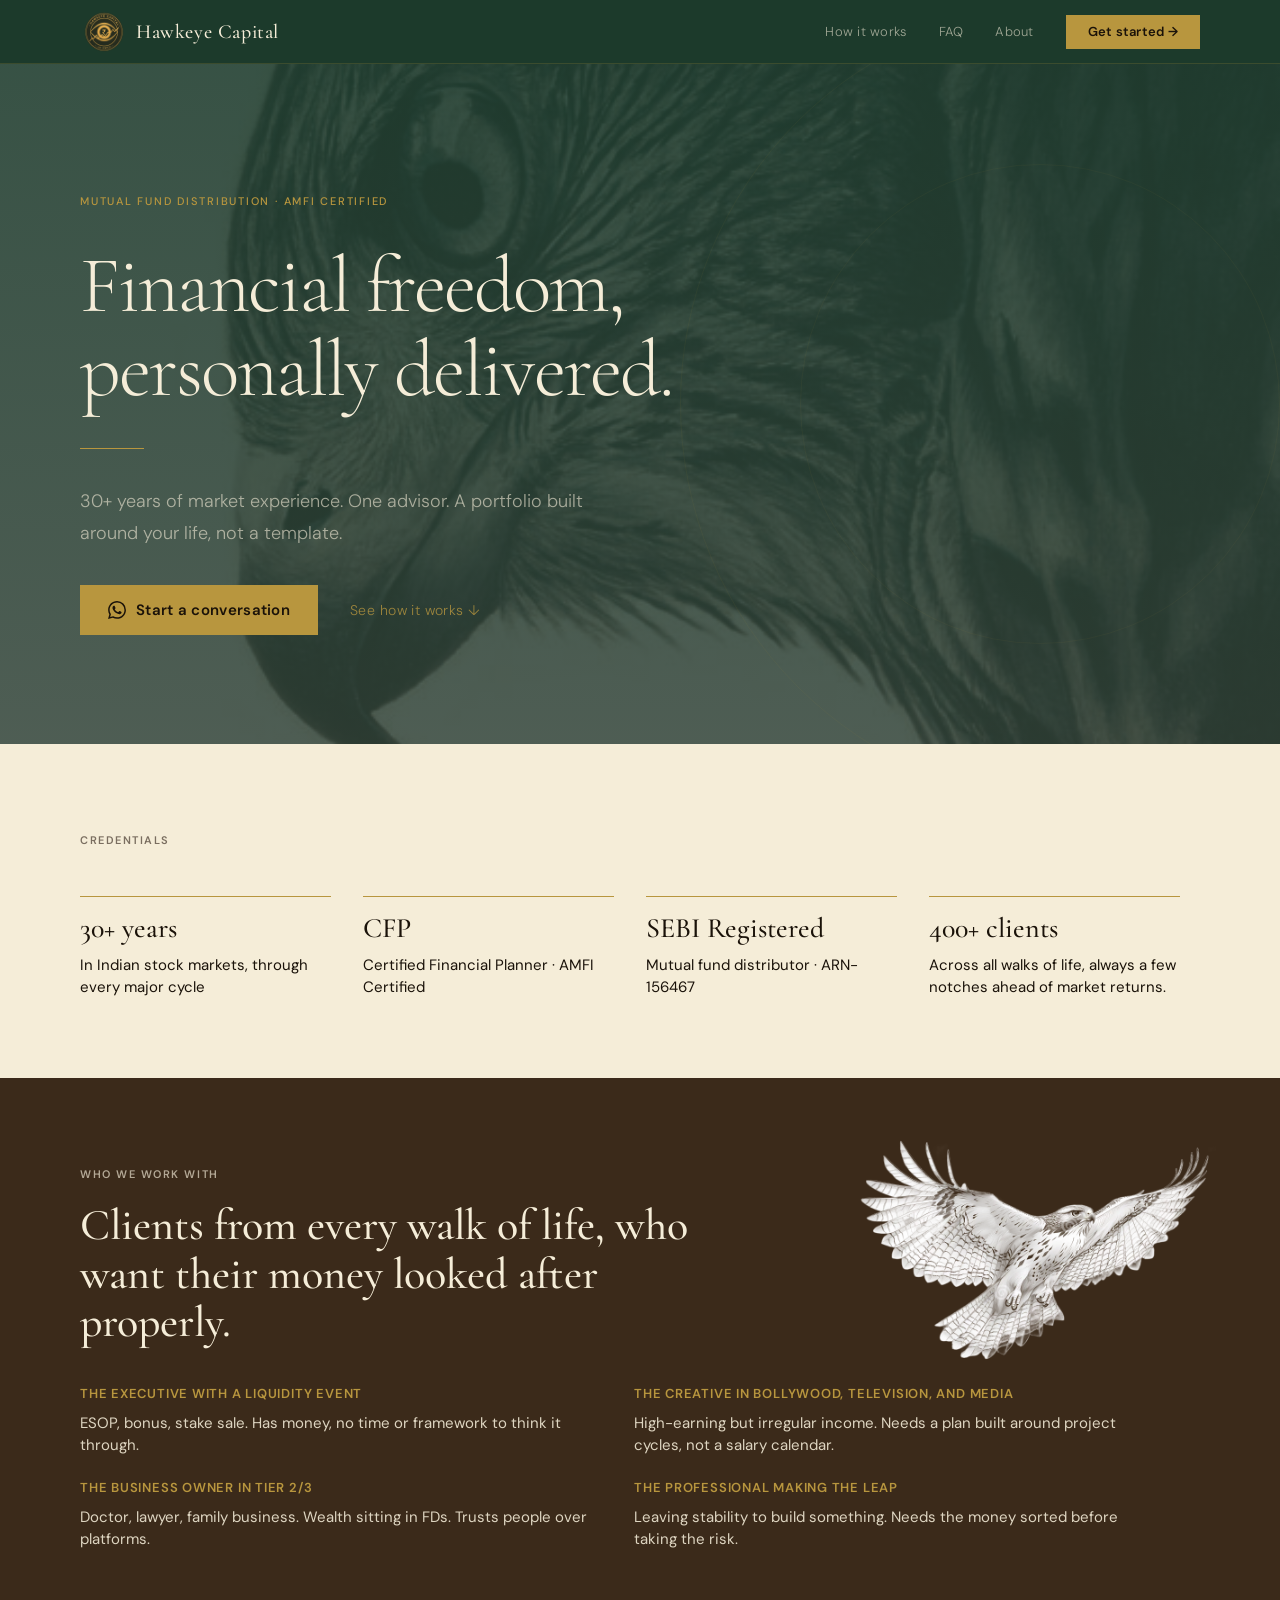
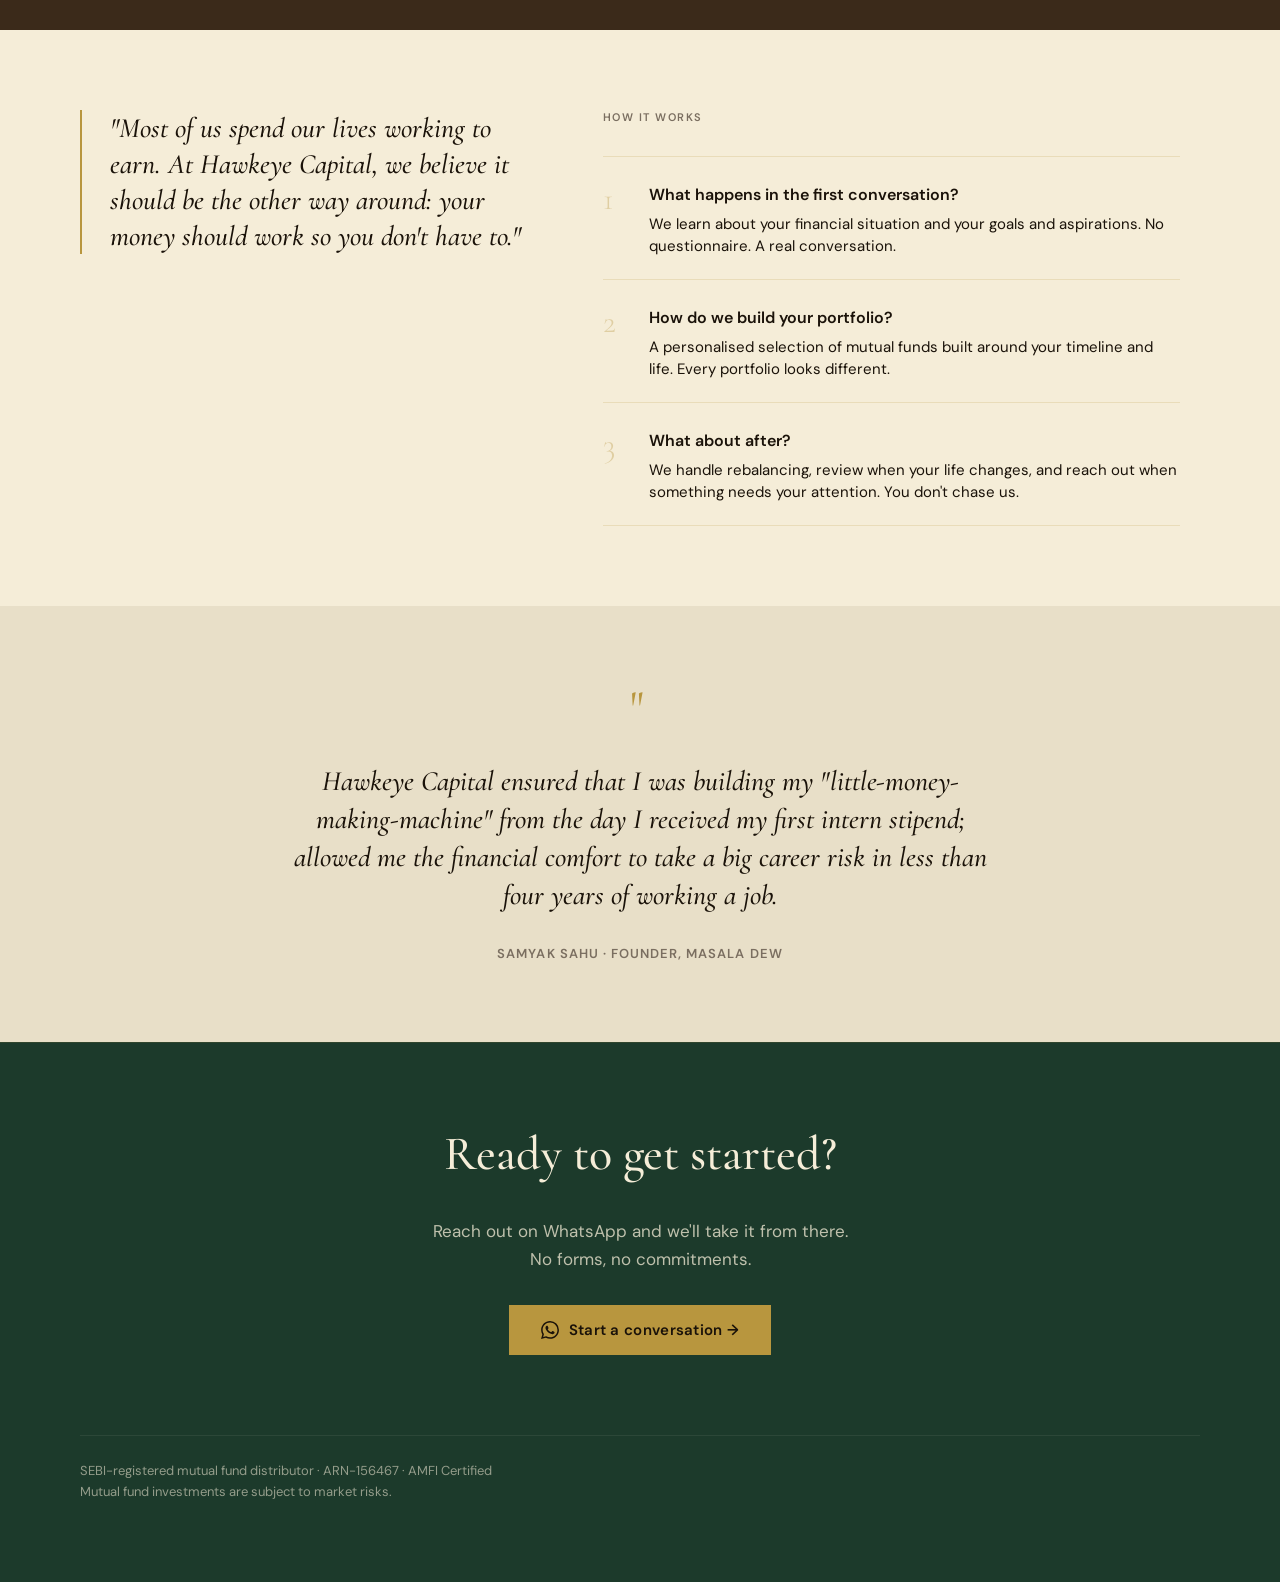
==== index.html @ 8ab6666f "mobile view fixes and new logo" ====
<!DOCTYPE html>
<html lang="en">
  <head>
    <meta charset="utf-8" />
    <meta name="viewport" content="width=device-width, initial-scale=1" />
    <title>Hawkeye Capital — Mutual Fund Distribution</title>
    <link rel="preconnect" href="https://fonts.googleapis.com" />
    <link rel="preconnect" href="https://fonts.gstatic.com" crossorigin />
    <link
      href="https://fonts.googleapis.com/css2?family=Cormorant+Garamond:ital,wght@0,300;0,500;1,500&family=DM+Sans:wght@300;400;500;600&display=swap"
      rel="stylesheet"
    />
    <link rel="stylesheet" href="/styles.css" />
  </head>
  <body>
    <a class="skip-link" href="#main">Skip to content</a>
    <div class="page">
      <!-- Desktop nav (Paper 29-0 · node 4L-0) -->
      <header class="nav" aria-label="Primary">
        <a class="brand" href="/">
          <img class="logo-img" src="/assets/logo.png" alt="Hawkeye Capital logo" />
          <span class="wordmark">Hawkeye Capital</span>
        </a>
        <nav class="nav-links" aria-label="Site">
          <a class="nav-link" href="#how-it-works">How it works</a>
          <a class="nav-link" href="/faq/">FAQ</a>
          <a class="nav-link" href="/about/">About</a>
          <a
            class="btn-gold btn-gold--nav"
            href="https://wa.me/919540134700"
            rel="noopener noreferrer"
            >Get started →</a
          >
        </nav>
      </header>

      <!-- Mobile nav (Paper 28-0 · node 79-0) -->
      <header class="nav--mobile" aria-label="Primary">
        <a class="brand" href="/">
          <img class="logo-img" src="/assets/logo.png" alt="Hawkeye Capital logo" />
          <span class="wordmark">Hawkeye Capital</span>
        </a>
        <div class="nav-mobile-right">
          <a
            class="btn-gold btn-gold--nav-m"
            href="https://wa.me/919540134700"
            rel="noopener noreferrer"
            >Get started →</a
          >
          <details class="nav-details">
            <summary aria-label="Open menu">
              <span class="burger-bar"></span>
              <span class="burger-bar"></span>
              <span class="burger-bar"></span>
            </summary>
            <div class="nav-drawer">
              <a href="#how-it-works">How it works</a>
              <a href="/faq/">FAQ</a>
              <a href="/about/">About</a>
            </div>
          </details>
        </div>
      </header>

      <main id="main">
        <!-- Hero -->
        <section class="hero" aria-labelledby="hero-title">
          <div class="hero-decor hero-decor--lg" aria-hidden="true"></div>
          <div class="hero-decor hero-decor--sm" aria-hidden="true"></div>
          <div class="hero-inner">
            <p class="hero-eyebrow">Mutual Fund Distribution · AMFI Certified</p>
            <h1 class="hero-title" id="hero-title">
              Financial freedom,<br />
              personally delivered.
            </h1>
            <div class="hero-rule" aria-hidden="true"></div>
            <p class="hero-lead desktop-only">
              30+ years of market experience. One advisor. A portfolio built around your life, not a
              template.
            </p>
            <p class="hero-lead mobile-only">
              30 years of market experience. One advisor. A portfolio built around your life, not a
              template.
            </p>
            <div class="hero-cta-row">
              <a
                class="btn-gold btn-gold--hero"
                href="https://wa.me/919540134700"
                rel="noopener noreferrer"
              >
                <svg
                  class="icon-wa"
                  width="18"
                  height="18"
                  viewBox="0 0 24 24"
                  fill="none"
                  xmlns="http://www.w3.org/2000/svg"
                  aria-hidden="true"
                >
                  <path
                    d="M17.472 14.382c-.297-.149-1.758-.867-2.03-.967-.273-.099-.471-.148-.67.15-.197.297-.767.966-.94 1.164-.173.199-.347.223-.644.075-.297-.15-1.255-.463-2.39-1.475-.883-.788-1.48-1.761-1.653-2.059-.173-.297-.018-.458.13-.606.134-.133.298-.347.446-.52.149-.174.198-.298.298-.497.099-.198.05-.371-.025-.52-.075-.149-.669-1.612-.916-2.207-.242-.579-.487-.5-.669-.51-.173-.008-.371-.01-.57-.01-.198 0-.52.074-.792.372-.272.297-1.04 1.016-1.04 2.479 0 1.462 1.065 2.875 1.213 3.074.149.198 2.096 3.2 5.077 4.487.709.306 1.262.489 1.694.625.712.227 1.36.195 1.871.118.571-.085 1.758-.719 2.006-1.413.248-.694.248-1.289.173-1.413-.074-.124-.272-.198-.57-.347m-5.421 7.403h-.004a9.87 9.87 0 01-5.031-1.378l-.361-.214-3.741.982.998-3.648-.235-.374a9.86 9.86 0 01-1.51-5.26c.001-5.45 4.436-9.884 9.888-9.884 2.64 0 5.122 1.03 6.988 2.898a9.825 9.825 0 012.893 6.994c-.003 5.45-4.437 9.884-9.885 9.884m8.413-18.297A11.815 11.815 0 0012.05 0C5.495 0 .16 5.335.157 11.892c0 2.096.547 4.142 1.588 5.945L.057 24l6.305-1.654a11.882 11.882 0 005.683 1.448h.005c6.554 0 11.89-5.335 11.893-11.893a11.821 11.821 0 00-3.48-8.413z"
                    fill="#1A1209"
                  />
                </svg>
                Start a conversation
              </a>
              <a class="hero-secondary" href="#how-it-works">See how it works ↓</a>
            </div>
          </div>
        </section>

        <!-- Credentials -->
        <section class="credentials" id="credentials" aria-labelledby="cred-heading">
          <div class="credentials-label-row">
            <h2 class="section-label" id="cred-heading">Credentials</h2>
          </div>
          <div class="credentials-grid">
            <article class="tile">
              <div class="tile-kicker">30+ years</div>
              <p class="tile-body">
                In Indian stock markets, through every major cycle
              </p>
            </article>
            <article class="tile">
              <div class="tile-kicker">CFP</div>
              <p class="tile-body desktop-only">Certified Financial Planner · AMFI Certified</p>
              <p class="tile-body mobile-only">Certified Financial Planner · AMFI</p>
            </article>
            <article class="tile">
              <div class="tile-kicker desktop-only">SEBI Registered</div>
              <div class="tile-kicker mobile-only">SEBI</div>
              <p class="tile-body desktop-only">Mutual fund distributor · ARN-156467</p>
              <p class="tile-body mobile-only">ARN-156467 · mutual fund distributor</p>
            </article>
            <article class="tile">
              <div class="tile-kicker">400+ clients</div>
              <p class="tile-body desktop-only">
                Across all walks of life, always a few notches ahead of market returns.
              </p>
              <p class="tile-body mobile-only">
                Across all walks of life, ahead of market returns.
              </p>
            </article>
          </div>
        </section>

        <!-- Who we work with -->
        <section class="who" id="who-we-work-with" aria-labelledby="who-heading">
          <div class="hawk" aria-hidden="true"></div>
          <h2 class="section-label section-label--muted-light who-label" id="who-heading">
            Who we work with
          </h2>
          <p class="who-headline">
            Clients from every walk of life, who want their money looked after properly.
          </p>
          <div class="who-grid">
            <article class="who-card">
              <p class="who-card-title">The executive with a liquidity event</p>
              <p class="who-card-body desktop-only">
                ESOP, bonus, stake sale. Has money, no time or framework to think it through.
              </p>
              <p class="who-card-body mobile-only">ESOP, bonus, stake sale. No time or framework.</p>
            </article>
            <article class="who-card">
              <p class="who-card-title desktop-only">The creative in Bollywood, television, and media</p>
              <p class="who-card-title mobile-only">The creative in film &amp; media</p>
              <p class="who-card-body desktop-only">
                High-earning but irregular income. Needs a plan built around project cycles, not a
                salary calendar.
              </p>
              <p class="who-card-body mobile-only">Irregular income. Plan around project cycles.</p>
            </article>
            <article class="who-card">
              <p class="who-card-title desktop-only">The business owner in Tier 2/3</p>
              <p class="who-card-title mobile-only">Tier 2/3 business owner</p>
              <p class="who-card-body desktop-only">
                Doctor, lawyer, family business. Wealth sitting in FDs. Trusts people over platforms.
              </p>
              <p class="who-card-body mobile-only">FD-heavy wealth. Trusts people over platforms.</p>
            </article>
            <article class="who-card">
              <p class="who-card-title desktop-only">The professional making the leap</p>
              <p class="who-card-title mobile-only">Making the leap</p>
              <p class="who-card-body desktop-only">
                Leaving stability to build something. Needs the money sorted before taking the risk.
              </p>
              <p class="who-card-body mobile-only">Leaving stability. Money sorted before the risk.</p>
            </article>
          </div>
        </section>

        <!-- Philosophy + How it works -->
        <section class="philo">
          <div class="philo-inner">
            <div class="philo-quote" id="philosophy">
              <p>
                "Most of us spend our lives working to earn. At Hawkeye Capital, we believe it should be the other way
                around: your money should work so you don't have to."
              </p>
            </div>
            <div class="how" id="how-it-works" aria-labelledby="how-heading">
              <h2 class="section-label" id="how-heading">How it works</h2>
              <div class="how-list">
                <div class="how-row">
                  <span class="how-num">1</span>
                  <div class="how-copy">
                    <div class="how-q">What happens in the first conversation?</div>
                    <p class="how-a">
                      We learn about your financial situation and your goals and aspirations. No
                      questionnaire. A real conversation.
                    </p>
                  </div>
                </div>
                <div class="how-row">
                  <span class="how-num">2</span>
                  <div class="how-copy">
                    <div class="how-q">How do we build your portfolio?</div>
                    <p class="how-a">
                      A personalised selection of mutual funds built around your timeline and life.
                      Every portfolio looks different.
                    </p>
                  </div>
                </div>
                <div class="how-row">
                  <span class="how-num">3</span>
                  <div class="how-copy">
                    <div class="how-q">What about after?</div>
                    <p class="how-a">
                      We handle rebalancing, review when your life changes, and reach out when
                      something needs your attention. You don&apos;t chase us.
                    </p>
                  </div>
                </div>
              </div>
            </div>
          </div>
        </section>

        <!-- Testimonial -->
        <section class="quote-section" id="testimonials" aria-labelledby="quote-label">
          <span id="quote-label" class="visually-hidden">Client testimonial</span>
          <span class="quote-mark quote-mark--d" aria-hidden="true">"</span>
          <span class="quote-mark quote-mark--m" aria-hidden="true">"</span>
          <blockquote class="quote-body">
            Hawkeye Capital ensured that I was building my "little-money-making-machine" from the day I received my
            first intern stipend; allowed me the financial comfort to take a big career risk in less than four years of
            working a job.
          </blockquote>
          <p class="quote-by">SAMYAK SAHU · Founder, masala dew</p>
        </section>

        <!-- CTA -->
        <section class="cta" id="cta" aria-labelledby="cta-heading">
          <h2 class="cta-title" id="cta-heading">Ready to get started?</h2>
          <p class="cta-lead">
            Reach out on WhatsApp and we&apos;ll take it from there. No forms, no commitments.
          </p>
          <a
            class="btn-gold btn-gold--footer"
            href="https://wa.me/919540134700"
            rel="noopener noreferrer"
          >
            <svg
              class="icon-wa"
              width="18"
              height="18"
              viewBox="0 0 24 24"
              fill="none"
              xmlns="http://www.w3.org/2000/svg"
              aria-hidden="true"
            >
              <path
                d="M17.472 14.382c-.297-.149-1.758-.867-2.03-.967-.273-.099-.471-.148-.67.15-.197.297-.767.966-.94 1.164-.173.199-.347.223-.644.075-.297-.15-1.255-.463-2.39-1.475-.883-.788-1.48-1.761-1.653-2.059-.173-.297-.018-.458.13-.606.134-.133.298-.347.446-.52.149-.174.198-.298.298-.497.099-.198.05-.371-.025-.52-.075-.149-.669-1.612-.916-2.207-.242-.579-.487-.5-.669-.51-.173-.008-.371-.01-.57-.01-.198 0-.52.074-.792.372-.272.297-1.04 1.016-1.04 2.479 0 1.462 1.065 2.875 1.213 3.074.149.198 2.096 3.2 5.077 4.487.709.306 1.262.489 1.694.625.712.227 1.36.195 1.871.118.571-.085 1.758-.719 2.006-1.413.248-.694.248-1.289.173-1.413-.074-.124-.272-.198-.57-.347m-5.421 7.403h-.004a9.87 9.87 0 01-5.031-1.378l-.361-.214-3.741.982.998-3.648-.235-.374a9.86 9.86 0 01-1.51-5.26c.001-5.45 4.436-9.884 9.888-9.884 2.64 0 5.122 1.03 6.988 2.898a9.825 9.825 0 012.893 6.994c-.003 5.45-4.437 9.884-9.885 9.884m8.413-18.297A11.815 11.815 0 0012.05 0C5.495 0 .16 5.335.157 11.892c0 2.096.547 4.142 1.588 5.945L.057 24l6.305-1.654a11.882 11.882 0 005.683 1.448h.005c6.554 0 11.89-5.335 11.893-11.893a11.821 11.821 0 00-3.48-8.413z"
                fill="#1A1209"
              />
            </svg>
            Start a conversation →
          </a>
          <div class="cta-foot">
            <p class="cta-disclaimer">
              SEBI-registered mutual fund distributor · ARN-156467 · AMFI Certified<br />
              Mutual fund investments are subject to market risks.
            </p>
          </div>
        </section>
      </main>
    </div>
  </body>
</html>
---- styles.css ----
/* Hawkeye Capital landing — Paper hawkeyecapital.in · Desktop 29-0 / Mobile 28-0 */

:root {
  --cream: #f5edd8;
  --cream-dark: #e8dfc8;
  --forest: #1c3a2b;
  --brown: #3b2a1a;
  --gold: #b8963e;
  --ink: #1a1209;
  --muted: #7a6e60;
  --font-display: "Cormorant Garamond", serif;
  --font-sans: "DM Sans", system-ui, sans-serif;
  --page-max: 1440px;
  --content: 1100px;
  --pad-d: 80px;
  --pad-m: 24px;
}

*,
*::before,
*::after {
  box-sizing: border-box;
}

html {
  margin: 0;
  padding: 0;
  scroll-behavior: smooth;
}

@media (prefers-reduced-motion: reduce) {
  html {
    scroll-behavior: auto;
  }
}

body {
  margin: 0;
  padding: 0;
  min-height: 100%;
  background: var(--cream);
  color: var(--ink);
  font-family: var(--font-sans);
  font-size: 12px;
  line-height: 16px;
  -webkit-font-smoothing: antialiased;
  -moz-osx-font-smoothing: grayscale;
}

a {
  color: inherit;
  text-decoration: none;
}

a:hover {
  text-decoration: underline;
  text-underline-offset: 3px;
}

.page {
  width: 100%;
  min-height: 100vh;
  display: flex;
  flex-direction: column;
  background: var(--cream);
}

/* Full-bleed layout: Paper artboard is 1440px but nav/hero backgrounds span the viewport */
main {
  margin: 0;
  width: 100%;
  flex: 1;
  display: flex;
  flex-direction: column;
}

.skip-link {
  position: absolute;
  left: -9999px;
  top: 8px;
  z-index: 100;
  padding: 8px 16px;
  background: var(--forest);
  color: var(--cream);
  border-radius: 4px;
}

.skip-link:focus {
  left: 16px;
}

/* Nav */

.nav {
  display: none;
  align-items: center;
  justify-content: space-between;
  width: 100%;
  height: 64px;
  padding: 0 var(--pad-d);
  background: var(--forest);
  border-bottom: 1px solid rgba(184, 150, 62, 0.2);
}

.nav--mobile {
  display: flex;
  width: 100%;
  height: 60px;
  padding: 0 var(--pad-m) 0 20px;
  background: var(--forest);
  border-bottom: 1px solid rgba(184, 150, 62, 0.2);
  align-items: center;
  justify-content: space-between;
}

a.brand {
  display: flex;
  align-items: center;
  gap: 8px;
  text-decoration: none;
}

a.brand:hover {
  text-decoration: none;
}

.nav--mobile .brand {
  gap: 6px;
  padding-right: 12px;
}

.nav--mobile .logo-img {
  width: 40px;
  height: 40px;
}

.nav-mobile-right {
  display: flex;
  flex-direction: row;
  align-items: center;
  gap: 10px;
  flex-shrink: 0;
}

.logo-img {
  width: 48px;
  height: 48px;
  flex-shrink: 0;
  object-fit: cover;
}

.wordmark {
  font-family: var(--font-display);
  font-weight: 500;
  letter-spacing: 0.03em;
  color: var(--cream);
  white-space: nowrap;
  font-size: 20px;
  line-height: 24px;
}

.nav--mobile .wordmark {
  font-size: 16px;
  line-height: 19px;
}

.nav-links {
  display: flex;
  align-items: center;
  gap: 32px;
}

.nav-link {
  font-size: 13px;
  font-weight: 300;
  letter-spacing: 0.02em;
  line-height: 16px;
  color: rgba(245, 237, 216, 0.6);
}

.nav-link:hover {
  color: var(--cream);
}

.nav-details summary {
  list-style: none;
  cursor: pointer;
  display: flex;
  flex-direction: column;
  gap: 5px;
  padding: 4px;
}

.nav-details summary::-webkit-details-marker {
  display: none;
}

.burger-bar {
  height: 1.5px;
  background: var(--cream);
  border-radius: 1px;
}

.burger-bar:nth-child(1),
.burger-bar:nth-child(2) {
  width: 22px;
}

.burger-bar:nth-child(3) {
  width: 14px;
}

.nav-drawer {
  position: absolute;
  right: 0;
  top: calc(100% + 12px);
  min-width: 200px;
  padding: 16px;
  background: var(--forest);
  border: 1px solid rgba(184, 150, 62, 0.2);
  border-radius: 8px;
  display: flex;
  flex-direction: column;
  gap: 12px;
  z-index: 50;
  box-shadow: 0 12px 40px rgba(0, 0, 0, 0.25);
}

.nav-drawer a {
  font-size: 13px;
  font-weight: 300;
  color: rgba(245, 237, 216, 0.85);
}

.nav-details {
  position: relative;
}

.btn-gold {
  display: inline-flex;
  align-items: center;
  justify-content: center;
  gap: 10px;
  background: var(--gold);
  color: var(--ink);
  font-size: 13px;
  font-weight: 600;
  letter-spacing: 0.02em;
  line-height: 16px;
  border: none;
  cursor: pointer;
  text-decoration: none;
}

.btn-gold:hover {
  filter: brightness(1.03);
  text-decoration: none;
}

.btn-gold--nav {
  padding: 9px 22px;
}

.btn-gold--nav-m {
  padding: 8px 18px;
}

.btn-gold--hero {
  padding: 16px 28px;
  font-size: 15px;
  line-height: 18px;
}

.btn-gold--footer {
  padding: 16px 32px;
  font-size: 15px;
  line-height: 18px;
}

.icon-wa {
  flex-shrink: 0;
}

/* Hero */

.hero {
  position: relative;
  width: 100%;
  min-height: 680px;
  padding: 120px var(--pad-d) 100px;
  display: flex;
  flex-direction: column;
  justify-content: center;
  overflow: clip;
  background-color: #2a3d2f;
  background-image: linear-gradient(
      180deg,
      rgba(28, 58, 43, 0.88) 0%,
      rgba(40, 58, 46, 0.82) 100%
    ),
    url("assets/hero-bg.png");
  background-size: cover, cover;
  background-position: center, center;
}

.hero-decor {
  position: absolute;
  border: 1px solid rgba(184, 150, 62, 0.06);
  border-radius: 50%;
  pointer-events: none;
}

.hero-decor--lg {
  width: 800px;
  height: 800px;
  right: -200px;
  top: 50%;
  transform: translateY(-50%);
}

.hero-decor--sm {
  width: 480px;
  height: 480px;
  right: 0;
  top: 50%;
  transform: translateY(-50%);
  border-color: rgba(184, 150, 62, 0.05);
}

.hero-inner {
  position: relative;
  z-index: 1;
  max-width: var(--content);
  display: flex;
  flex-direction: column;
  gap: 36px;
}

.hero-eyebrow {
  margin: 0;
  font-size: 11px;
  font-weight: 500;
  letter-spacing: 0.16em;
  line-height: 14px;
  text-transform: uppercase;
  color: var(--gold);
}

.hero-title {
  margin: 0;
  font-family: var(--font-display);
  font-size: 80px;
  font-weight: 300;
  letter-spacing: -0.025em;
  line-height: 1.05;
  color: var(--cream);
}

.hero-rule {
  width: 64px;
  height: 1px;
  background: var(--gold);
}

.hero-lead {
  margin: 0;
  max-width: 520px;
  font-size: 18px;
  font-weight: 300;
  line-height: 32px;
  color: rgba(245, 237, 216, 0.6);
}

.hero-cta-row {
  display: flex;
  align-items: center;
  gap: 32px;
}

.hero-secondary {
  font-size: 14px;
  font-weight: 300;
  letter-spacing: 0.03em;
  line-height: 18px;
  color: rgba(184, 150, 62, 0.8);
}

.hero-secondary:hover {
  color: var(--gold);
  text-decoration: none;
}

.section-label {
  font-size: 11px;
  font-weight: 600;
  letter-spacing: 0.14em;
  line-height: 14px;
  text-transform: uppercase;
  color: var(--muted);
}

.section-label--muted-light {
  color: rgba(245, 237, 216, 0.65);
}

/* Credentials */

.credentials {
  width: 100%;
  padding: 80px var(--pad-d);
  display: flex;
  flex-direction: column;
  gap: 40px;
}

.credentials-label-row {
  max-width: 1280px;
}

.credentials-grid {
  display: flex;
  gap: 32px;
  max-width: var(--content);
}

.tile {
  flex: 1;
  border-top: 1px solid var(--gold);
  padding-top: 16px;
  display: flex;
  flex-direction: column;
  gap: 10px;
}

.tile-kicker {
  font-family: var(--font-display);
  font-size: 28px;
  font-weight: 500;
  line-height: 1.1;
  color: var(--ink);
}

.tile-body {
  margin: 0;
  font-size: 15px;
  line-height: 22px;
  color: var(--ink);
}

/* Who we work with */

.who {
  position: relative;
  width: 100%;
  padding: 80px var(--pad-d);
  background: var(--brown);
  overflow: clip;
}

.who-label {
  margin-bottom: 20px;
}

.who-headline {
  margin: 0 0 40px;
  max-width: 640px;
  font-family: var(--font-display);
  font-size: 44px;
  font-weight: 500;
  line-height: 1.1;
  color: var(--cream);
}

.who-grid {
  display: flex;
  flex-wrap: wrap;
  gap: 24px;
  max-width: var(--content);
  position: relative;
  z-index: 1;
}

.who-card {
  width: 530px;
  display: flex;
  flex-direction: column;
  gap: 10px;
}

.who-card-title {
  margin: 0;
  font-size: 13px;
  font-weight: 600;
  letter-spacing: 0.06em;
  line-height: 16px;
  text-transform: uppercase;
  color: var(--gold);
}

.who-card-body {
  margin: 0;
  font-size: 15px;
  line-height: 22px;
  color: rgba(245, 237, 216, 0.88);
}

.hawk {
  position: absolute;
  right: 64px;
  top: 56px;
  width: 360px;
  height: 260px;
  border-radius: 4px;
  background: url("assets/hawk-bird.png") center / cover no-repeat;
  mix-blend-mode: screen;
  pointer-events: none;
}

/* Philosophy + How it works */

.philo {
  width: 100%;
  padding: 80px var(--pad-d);
  background: var(--cream);
}

.philo-inner {
  display: flex;
  gap: 80px;
  max-width: var(--content);
  align-items: flex-start;
}

.philo-quote {
  flex: 5;
  min-width: 0;
  border-left: 2px solid var(--gold);
  padding-left: 28px;
}

.philo-quote p {
  margin: 0;
  max-width: 413px;
  font-family: var(--font-display);
  font-size: 28px;
  font-style: italic;
  font-weight: 500;
  line-height: 36px;
  color: var(--ink);
}

.how {
  flex: 7;
  min-width: 0;
  display: flex;
  flex-direction: column;
  gap: 32px;
}

.how .section-label {
  margin: 0;
}

.how-list {
  display: flex;
  flex-direction: column;
}

.how-row {
  display: flex;
  gap: 18px;
  padding: 22px 0;
  border-top: 1px solid rgba(184, 150, 62, 0.2);
}

.how-row:last-child {
  border-bottom: 1px solid rgba(184, 150, 62, 0.2);
}

.how-num {
  flex-shrink: 0;
  width: 28px;
  font-family: var(--font-display);
  font-size: 32px;
  font-weight: 300;
  line-height: 1;
  color: rgba(184, 150, 62, 0.35);
  padding-top: 4px;
}

.how-copy {
  display: flex;
  flex-direction: column;
  gap: 6px;
  padding-top: 4px;
  max-width: 532px;
}

.how-q {
  margin: 0;
  font-size: 16px;
  font-weight: 600;
  line-height: 24px;
  color: var(--ink);
}

.how-a {
  margin: 0;
  font-size: 15px;
  line-height: 22px;
  color: var(--ink);
}

/* Testimonial */

.quote-section {
  width: 100%;
  display: flex;
  flex-direction: column;
  align-items: center;
  gap: 32px;
  padding: 80px var(--pad-d);
  background: var(--cream-dark);
}

.quote-mark {
  font-family: var(--font-display);
  font-size: 48px;
  line-height: 44px;
  color: var(--gold);
  width: 21px;
}

.quote-body {
  margin: 0;
  max-width: 700px;
  font-family: var(--font-display);
  font-size: 28px;
  font-style: italic;
  font-weight: 500;
  line-height: 38px;
  text-align: center;
  color: var(--ink);
}

.quote-by {
  margin: 0;
  max-width: 354px;
  font-size: 13px;
  font-weight: 600;
  letter-spacing: 0.08em;
  line-height: 16px;
  text-transform: uppercase;
  text-align: center;
  color: var(--muted);
}

/* CTA */

.cta {
  width: 100%;
  display: flex;
  flex-direction: column;
  align-items: center;
  gap: 32px;
  padding: 80px var(--pad-d);
  background: var(--forest);
  border-top: 1px solid rgba(184, 150, 62, 0.12);
}

.cta-title {
  margin: 0;
  max-width: 439px;
  font-family: var(--font-display);
  font-size: 48px;
  font-weight: 500;
  line-height: 62px;
  text-align: center;
  color: var(--cream);
}

.cta-lead {
  margin: 0;
  max-width: 420px;
  font-size: 17px;
  line-height: 28px;
  text-align: center;
  color: rgba(245, 237, 216, 0.75);
}

.cta-foot {
  width: 100%;
  margin-top: 48px;
  padding-top: 24px;
  border-top: 1px solid rgba(245, 237, 216, 0.07);
}

.cta-disclaimer {
  margin: 0 auto;
  max-width: 1280px;
  font-size: 13px;
  line-height: 21px;
  color: rgba(245, 237, 216, 0.55);
}

.visually-hidden {
  position: absolute;
  width: 1px;
  height: 1px;
  padding: 0;
  margin: -1px;
  overflow: hidden;
  clip: rect(0, 0, 0, 0);
  white-space: nowrap;
  border: 0;
}

/* Desktop / mobile visibility */

.desktop-only {
  display: block;
}

.mobile-only {
  display: none;
}

@media (min-width: 1100px) {
  .nav {
    display: flex;
  }

  .nav--mobile {
    display: none;
  }

  .desktop-only {
    display: block;
  }

  .mobile-only {
    display: none;
  }

  .quote-mark--m {
    display: none;
  }

  .quote-mark--d {
    display: block;
  }
}

@media (max-width: 1099px) {
  .nav {
    display: none;
  }

  .nav--mobile {
    display: flex;
  }

  .desktop-only {
    display: none;
  }

  .mobile-only {
    display: block;
  }

  .hawk {
    display: none;
  }

  .hero {
    min-height: 0;
    padding: 56px var(--pad-m) 64px;
    gap: 28px;
    background-image: linear-gradient(
        180deg,
        rgb(28, 58, 43) 0%,
        rgb(40, 58, 46) 100%
      ),
      url("assets/hero-bg-mobile.png");
  }

  /* Paper 28-0 / SE-0: hero is gradient + image only — no separate ring layers (cf. desktop 4U-0) */
  .hero-decor--lg,
  .hero-decor--sm {
    display: none;
  }

  .hero-inner {
    gap: 28px;
    width: 100%;
    max-width: 342px;
  }

  .hero-eyebrow {
    font-size: 10px;
    line-height: 13px;
    letter-spacing: 0.16em;
  }

  .hero-title {
    font-size: 44px;
    letter-spacing: -0.02em;
    line-height: 46px;
  }

  .hero-rule {
    width: 56px;
    margin-bottom: 24px;
  }

  .hero-lead {
    max-width: none;
    font-size: 16px;
    line-height: 26px;
    font-weight: 300;
    color: rgba(245, 237, 216, 0.65);
  }

  .hero-cta-row {
    flex-direction: column;
    align-items: flex-start;
    gap: 16px;
    width: 100%;
  }

  .btn-gold--hero {
    padding: 15px 24px;
    font-size: 15px;
    line-height: 18px;
  }

  .hero-secondary {
    color: rgba(184, 150, 62, 0.8);
    font-size: 14px;
    font-weight: 300;
    letter-spacing: 0.03em;
    line-height: 18px;
  }

  .credentials {
    padding: 56px var(--pad-m);
    gap: 40px;
    align-items: flex-start;
  }

  .credentials-label-row {
    max-width: 342px;
    width: 100%;
  }

  .section-label {
    font-size: 10px;
    line-height: 13px;
    letter-spacing: 0.14em;
    font-weight: 600;
  }

  .credentials-grid {
    display: grid;
    grid-template-columns: 1fr 1fr;
    gap: 16px;
    max-width: 342px;
    width: 100%;
  }

  .tile {
    padding-top: 12px;
    gap: 6px;
  }

  .tile-kicker {
    font-size: 22px;
    line-height: 28px;
  }

  .tile-body {
    font-size: 13px;
    line-height: 18px;
  }

  .who {
    padding: 56px var(--pad-m);
  }

  .who-label {
    color: rgba(245, 237, 216, 0.65);
    letter-spacing: 0.14em;
  }

  .who-headline {
    font-size: 32px;
    line-height: 1.12;
    width: 100%;
    max-width: 342px;
    margin: 0 0 40px;
  }

  .who-grid {
    flex-direction: column;
    max-width: 342px;
    width: 100%;
    gap: 20px;
  }

  .who-card {
    width: 100%;
    gap: 8px;
  }

  .who-card-title {
    font-size: 12px;
    letter-spacing: 0.05em;
  }

  .who-card-body {
    font-size: 14px;
    line-height: 20px;
    color: rgba(245, 237, 216, 0.9);
  }

  .philo {
    padding: 56px var(--pad-m);
  }

  .philo-inner {
    flex-direction: column;
    gap: 0;
    max-width: none;
  }

  /* Paper 3O-0: quote block then 56px before “How it works” */
  .philo-quote {
    margin-bottom: 56px;
    padding-left: 22px;
    max-width: 342px;
    width: 100%;
    box-sizing: border-box;
  }

  .philo-quote p {
    max-width: 318px;
    font-size: 22px;
    line-height: 30px;
  }

  .how {
    gap: 40px;
    width: 100%;
    max-width: 342px;
  }

  .how .section-label {
    letter-spacing: 0.14em;
  }

  .how-row {
    border-top-color: rgba(184, 150, 62, 0.2);
  }

  .how-row:last-child {
    border-bottom-color: rgba(184, 150, 62, 0.2);
  }

  .how-num {
    color: rgba(184, 150, 62, 0.35);
  }

  .how-copy {
    max-width: 296px;
  }

  .how-q {
    font-size: 15px;
    line-height: 22px;
  }

  .how-a {
    font-size: 14px;
    line-height: 21px;
  }

  .quote-section {
    padding: 56px var(--pad-m);
    gap: 32px;
    align-items: center;
  }

  .quote-mark--d {
    display: none;
  }

  .quote-mark--m {
    display: block;
    width: auto;
    font-size: 64px;
    font-weight: 300;
    line-height: 1;
    text-align: center;
    margin-bottom: 24px;
  }

  .quote-body {
    max-width: 342px;
    width: 100%;
    font-size: 22px;
    line-height: 30px;
    text-align: left;
  }

  .quote-by {
    max-width: 267px;
    width: 100%;
    font-size: 12px;
    letter-spacing: 0.06em;
    line-height: 15px;
    text-align: left;
  }

  .cta {
    padding: 64px var(--pad-m);
    border-top-color: rgba(184, 150, 62, 0.12);
  }

  .cta-title {
    max-width: 302px;
    font-size: 36px;
    line-height: 44px;
  }

  .cta-lead {
    width: 342px;
    max-width: 100%;
    font-size: 15px;
    line-height: 24px;
    color: rgba(245, 237, 216, 0.75);
  }

  .btn-gold--footer {
    padding: 15px 28px;
    font-size: 14px;
    line-height: 18px;
  }

  .cta-foot {
    margin-top: 40px;
    padding-top: 20px;
    border-top-color: rgba(245, 237, 216, 0.07);
  }

  .cta-disclaimer {
    max-width: 342px;
    font-size: 12px;
    line-height: 18px;
    color: rgba(245, 237, 216, 0.55);
  }
}

/* About page — Paper MU-0 (desktop) / NZ-0 (mobile) */

.nav-link--active {
  color: rgba(245, 237, 216, 0.95);
}

.about-main {
  flex: 1;
}

.about-body--desktop {
  display: flex;
  flex-direction: column;
  gap: 40px;
  width: 100%;
  padding: 72px max(80px, calc((100% - 1100px) / 2)) 100px;
}

.about-body--mobile {
  display: flex;
  flex-direction: column;
  gap: 36px;
  width: 100%;
  padding: 40px 24px 80px;
}

.about-hero {
  display: flex;
  flex-direction: column;
  gap: 8px;
  width: 100%;
}

.about-eyebrow {
  margin: 0;
  font-size: 11px;
  font-weight: 600;
  letter-spacing: 0.14em;
  line-height: 14px;
  text-transform: uppercase;
  color: var(--muted);
}

.about-title {
  margin: 0;
  font-family: var(--font-display);
  font-size: 52px;
  font-weight: 500;
  letter-spacing: -0.02em;
  line-height: 1.1;
  color: var(--ink);
}

.about-portrait {
  width: 387px;
  height: 479px;
  align-self: flex-start;
  background: url("/assets/rajesh-portrait.png") center / cover no-repeat;
}

.about-subtitle {
  margin: 0;
  max-width: 640px;
  font-size: 18px;
  line-height: 28px;
  color: #3b2a1a;
}

.about-glance {
  display: flex;
  flex-direction: column;
  gap: 16px;
  width: 100%;
  padding: 28px;
  background: var(--cream-dark);
  border: 1px solid rgba(26, 18, 9, 0.08);
  box-sizing: border-box;
}

.about-glance-label {
  margin: 0;
  font-size: 11px;
  font-weight: 600;
  letter-spacing: 0.12em;
  line-height: 14px;
  text-transform: uppercase;
  color: var(--muted);
}

.about-glance-line {
  margin: 0;
  font-size: 16px;
  line-height: 28px;
  color: var(--ink);
}

.about-section {
  display: flex;
  flex-direction: column;
  gap: 20px;
  max-width: 820px;
  width: 100%;
}

.about-h2 {
  margin: 0;
  font-family: var(--font-display);
  font-size: 32px;
  font-weight: 500;
  line-height: 1.2;
  color: var(--ink);
}

.about-p {
  margin: 0;
  font-size: 16px;
  line-height: 28px;
  color: var(--ink);
}

.about-quote {
  margin: 0;
  max-width: 720px;
  padding: 8px 0 8px 20px;
  border-left: 3px solid var(--gold);
  box-sizing: border-box;
}

.about-quote p {
  margin: 0;
  font-family: var(--font-display);
  font-size: 24px;
  font-style: italic;
  font-weight: 500;
  line-height: 34px;
  color: #3b2a1a;
}

.about-cta {
  display: flex;
  flex-direction: column;
  gap: 20px;
  width: 100%;
  padding-top: 48px;
}

.about-cta-title {
  margin: 0;
  font-family: var(--font-display);
  font-size: 36px;
  font-weight: 500;
  line-height: 1.15;
  color: var(--ink);
}

.about-cta-lead {
  margin: 0;
  max-width: 520px;
  font-size: 16px;
  line-height: 26px;
  color: var(--muted);
}

.btn-gold--about {
  width: fit-content;
  padding: 16px 32px;
  font-size: 15px;
  line-height: 18px;
}

.about-disclaimer {
  width: 100%;
  margin: 0;
  padding-top: 32px;
  border-top: 1px solid rgba(122, 110, 96, 0.35);
}

.about-disclaimer p {
  margin: 0;
  max-width: 900px;
  font-size: 13px;
  line-height: 22px;
  color: var(--muted);
}

/* About — mobile */

.about-eyebrow--m {
  font-size: 10px;
  line-height: 13px;
}

.about-intro-m {
  display: flex;
  flex-direction: column;
  gap: 6px;
  width: 100%;
}

.about-title-m {
  margin: 0;
  font-family: var(--font-display);
  font-size: 40px;
  font-weight: 500;
  line-height: 1.1;
  color: var(--ink);
}

.about-subtitle-m {
  margin: 0;
  font-size: 16px;
  line-height: 26px;
  color: #3b2a1a;
}

.about-glance--m {
  gap: 12px;
  padding: 22px 20px;
}

.about-glance-label--m {
  font-size: 10px;
  line-height: 12px;
  letter-spacing: 0.12em;
}

.about-glance-one-line {
  margin: 0;
  font-size: 15px;
  line-height: 24px;
  color: var(--ink);
}

.about-p--m {
  font-size: 15px;
  line-height: 26px;
}

.about-investors-m {
  display: flex;
  flex-direction: column;
  gap: 0;
  width: 100%;
}

.about-investors-m p {
  margin: 0;
  font-size: 15px;
  line-height: 26px;
  color: var(--ink);
}

.about-investors-m p + p {
  margin-top: 24px;
}

.about-quote--m {
  max-width: none;
  padding: 0 0 0 16px;
}

.about-quote--m p {
  font-size: 20px;
  line-height: 30px;
}

.about-cta--m {
  padding-top: 16px;
  gap: 12px;
}

.about-cta-title--m {
  font-size: 28px;
  line-height: 34px;
}

.about-disclaimer--m {
  padding-top: 8px;
  border-top: none;
}

.about-disclaimer--m p {
  max-width: none;
  font-size: 12px;
  line-height: 20px;
}

/* FAQ — Paper FZ-0 (desktop) / FY-0 (mobile) */

.page--faq {
  background: var(--forest);
}

.faq-main {
  flex: 1;
  width: 100%;
  background: var(--forest);
}

.faq-shell {
  box-sizing: border-box;
  width: 100%;
  max-width: 1440px;
  margin: 0 auto;
  padding: 100px max(28px, calc((100% - 1100px) / 2)) 100px;
}

.faq-hero {
  display: flex;
  flex-direction: column;
  align-items: flex-start;
  gap: 24px;
  width: 100%;
  margin-bottom: 64px;
}

.faq-eyebrow {
  margin: 0;
  font-size: 12px;
  font-weight: 500;
  letter-spacing: 0.14em;
  line-height: 16px;
  text-transform: uppercase;
  color: var(--gold);
}

.faq-title {
  margin: 0;
  max-width: 580px;
  font-family: var(--font-display);
  font-size: 44px;
  font-weight: 500;
  letter-spacing: -0.01em;
  line-height: 1.15;
  color: var(--cream);
}

.faq-intro-note {
  margin: 0;
  max-width: 340px;
  font-size: 15px;
  font-weight: 300;
  line-height: 26px;
  color: var(--muted);
}

.faq-list {
  display: flex;
  flex-direction: column;
  gap: 20px;
  width: 100%;
  max-width: 1100px;
}

.faq-item {
  border-top: 1px solid rgba(184, 150, 62, 0.4);
  box-sizing: border-box;
}

.faq-item--last {
  border-bottom: 1px solid rgba(184, 150, 62, 0.4);
}

.faq-summary {
  display: flex;
  align-items: flex-start;
  justify-content: space-between;
  gap: 24px;
  padding: 22px 0;
  list-style: none;
  cursor: pointer;
  font: inherit;
  color: inherit;
}

.faq-item[open] .faq-summary {
  padding-bottom: 0;
}

.faq-summary::-webkit-details-marker {
  display: none;
}

.faq-summary:focus {
  outline: none;
}

.faq-summary:focus-visible {
  outline: 2px solid var(--gold);
  outline-offset: 3px;
}

.faq-q {
  flex: 1 1 auto;
  min-width: 0;
  font-family: var(--font-display);
  font-size: 20px;
  font-weight: 500;
  line-height: 27px;
  color: var(--cream);
}

.faq-chev {
  flex-shrink: 0;
  width: 20px;
  height: 20px;
  margin-top: 4px;
  background:
    linear-gradient(var(--gold), var(--gold)) center / 14px 1.5px no-repeat,
    linear-gradient(var(--gold), var(--gold)) center / 1.5px 14px no-repeat;
}

.faq-item[open] .faq-chev {
  background: linear-gradient(var(--gold), var(--gold)) center / 14px 1.5px no-repeat;
}

.faq-body {
  padding: 16px 0 22px;
}

.faq-body p {
  margin: 0;
  max-width: 820px;
  font-size: 16px;
  font-weight: 300;
  line-height: 27px;
  color: var(--cream-dark);
}

@media (min-width: 1100px) {
  .faq-hero {
    flex-direction: row;
    justify-content: space-between;
    align-items: flex-end;
    gap: 40px;
  }

  .faq-hero-text {
    display: flex;
    flex-direction: column;
    gap: 24px;
    max-width: 580px;
  }

  .faq-title {
    max-width: 580px;
  }
}

@media (max-width: 1099px) {
  .faq-shell {
    padding: 64px 28px 80px;
  }

  .faq-hero {
    gap: 24px;
    margin-bottom: 0;
  }

  .faq-title {
    max-width: 334px;
    font-size: 36px;
    line-height: 1.12;
  }

  .faq-item {
    border-top-color: var(--gold);
  }

  .faq-item--last {
    border-bottom: 1px solid var(--gold);
  }

  .faq-summary {
    gap: 12px;
    padding: 20px 0;
  }

  .faq-item[open] .faq-summary {
    padding-bottom: 0;
  }

  .faq-q {
    max-width: 304px;
    font-size: 18px;
    line-height: 24px;
  }

  .faq-chev {
    width: 18px;
    height: 18px;
    margin-top: 3px;
    background:
      linear-gradient(var(--gold), var(--gold)) center / 12px 1.5px no-repeat,
      linear-gradient(var(--gold), var(--gold)) center / 1.5px 12px no-repeat;
  }

  .faq-item[open] .faq-chev {
    background: linear-gradient(var(--gold), var(--gold)) center / 12px 1.5px no-repeat;
  }

  .faq-body {
    padding: 14px 0 20px;
  }

  .faq-body p {
    max-width: 334px;
    font-size: 15px;
    line-height: 24px;
  }

}
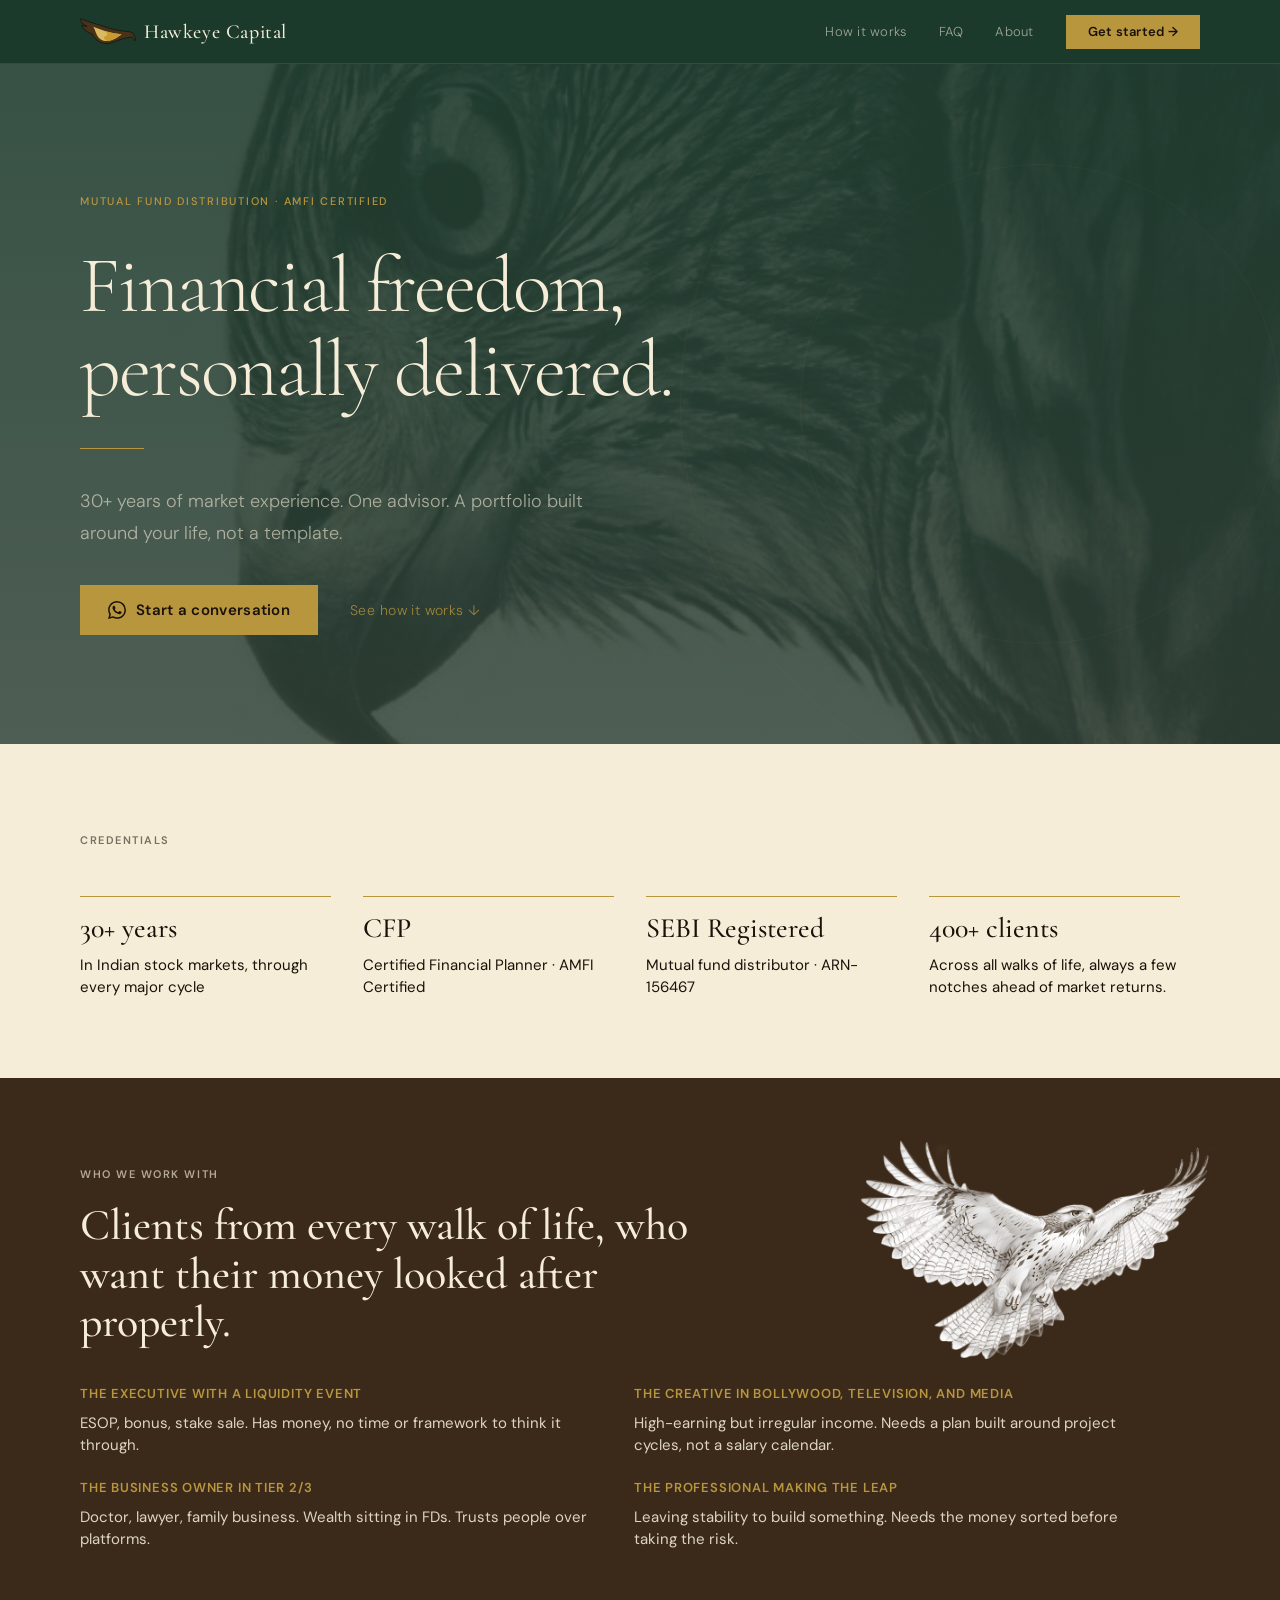
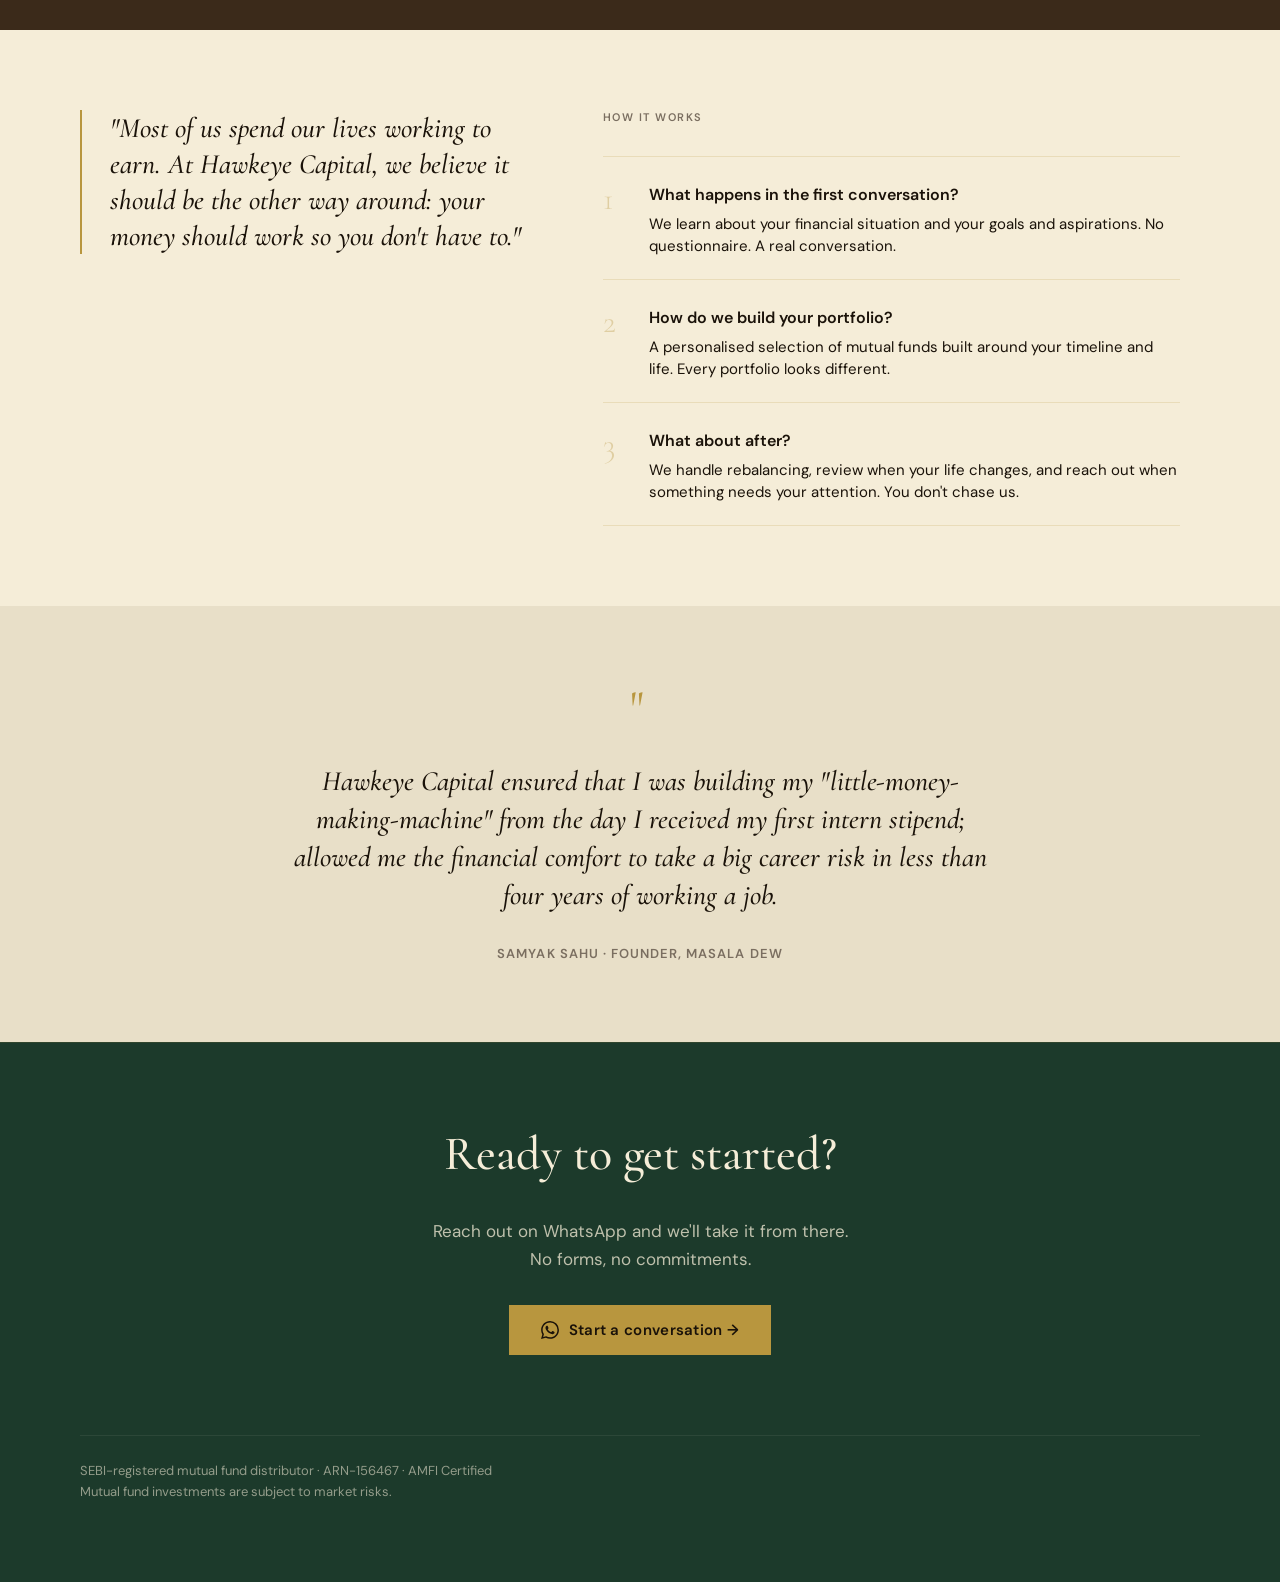
==== commit 71101244: "updated logo" ====
--- a/index.html
+++ b/index.html
@@ -11,6 +11,51 @@
       rel="stylesheet"
     />
     <link rel="stylesheet" href="/styles.css" />
+    <meta name="description" content="SEBI-registered mutual fund distribution from an AMFI-certified advisor with 30+ years in Indian markets. Personally managed portfolios for executives, creatives, business owners, and NRIs." />
+    <link rel="canonical" href="https://hawkeyecapital.in/" />
+    <meta property="og:type" content="website" />
+    <meta property="og:site_name" content="Hawkeye Capital" />
+    <meta property="og:url" content="https://hawkeyecapital.in/" />
+    <meta property="og:title" content="Hawkeye Capital — Mutual Fund Distribution" />
+    <meta property="og:description" content="SEBI-registered mutual fund distribution from an AMFI-certified advisor with 30+ years in Indian markets. Personally managed portfolios for executives, creatives, business owners, and NRIs." />
+    <meta property="og:image" content="https://hawkeyecapital.in/assets/rajesh-hawk-sketch.png" />
+    <meta property="og:image:alt" content="Hawkeye Capital — Rajesh Sahu" />
+    <meta name="twitter:card" content="summary_large_image" />
+    <meta name="twitter:title" content="Hawkeye Capital — Mutual Fund Distribution" />
+    <meta name="twitter:description" content="SEBI-registered mutual fund distribution from an AMFI-certified advisor with 30+ years in Indian markets." />
+    <meta name="twitter:image" content="https://hawkeyecapital.in/assets/rajesh-hawk-sketch.png" />
+    <script type="application/ld+json">
+    {
+      "@context": "https://schema.org",
+      "@type": "FinancialService",
+      "name": "Hawkeye Capital",
+      "url": "https://hawkeyecapital.in/",
+      "logo": "https://hawkeyecapital.in/assets/hawkeye-capital-logo.svg",
+      "image": "https://hawkeyecapital.in/assets/rajesh-hawk-sketch.png",
+      "telephone": "+91-95401-34700",
+      "description": "SEBI-registered mutual fund distribution from an AMFI-certified advisor with 30+ years in Indian markets.",
+      "founder": {
+        "@type": "Person",
+        "name": "Rajesh Sahu",
+        "jobTitle": "Founder & Chief Investment Officer"
+      },
+      "foundingDate": "2019",
+      "areaServed": "IN",
+      "identifier": "ARN-156467",
+      "knowsAbout": [
+        "Mutual fund distribution",
+        "Systematic investment plans",
+        "Portfolio management",
+        "NRI investments",
+        "Retirement planning"
+      ]
+    }
+    </script>
+    <script
+      src="https://analytics.ahrefs.com/analytics.js"
+      data-key="idh4kSVBk8m/yUJ3315spw"
+      async
+    ></script>
   </head>
   <body>
     <a class="skip-link" href="#main">Skip to content</a>
@@ -18,7 +63,7 @@
       <!-- Desktop nav (Paper 29-0 · node 4L-0) -->
       <header class="nav" aria-label="Primary">
         <a class="brand" href="/">
-          <img class="logo-img" src="/assets/logo.png" alt="Hawkeye Capital logo" />
+          <img class="logo-img" src="/assets/hawkeye-capital-logo.svg" alt="Hawkeye Capital logo" />
           <span class="wordmark">Hawkeye Capital</span>
         </a>
         <nav class="nav-links" aria-label="Site">
@@ -37,7 +82,7 @@
       <!-- Mobile nav (Paper 28-0 · node 79-0) -->
       <header class="nav--mobile" aria-label="Primary">
         <a class="brand" href="/">
-          <img class="logo-img" src="/assets/logo.png" alt="Hawkeye Capital logo" />
+          <img class="logo-img" src="/assets/hawkeye-capital-logo.svg" alt="Hawkeye Capital logo" />
           <span class="wordmark">Hawkeye Capital</span>
         </a>
         <div class="nav-mobile-right">
@@ -285,5 +330,9 @@
         </section>
       </main>
     </div>
+    <script>
+      window.va = window.va || function () { (window.vaq = window.vaq || []).push(arguments); };
+    </script>
+    <script defer src="/_vercel/insights/script.js"></script>
   </body>
 </html>
--- a/styles.css
+++ b/styles.css
@@ -130,8 +130,8 @@
 }
 
 .nav--mobile .logo-img {
-  width: 40px;
-  height: 40px;
+  width: 38px;
+  height: 19px;
 }
 
 .nav-mobile-right {
@@ -143,10 +143,10 @@
 }
 
 .logo-img {
-  width: 48px;
-  height: 48px;
+  width: 56px;
+  height: 28px;
   flex-shrink: 0;
-  object-fit: cover;
+  object-fit: contain;
 }
 
 .wordmark {
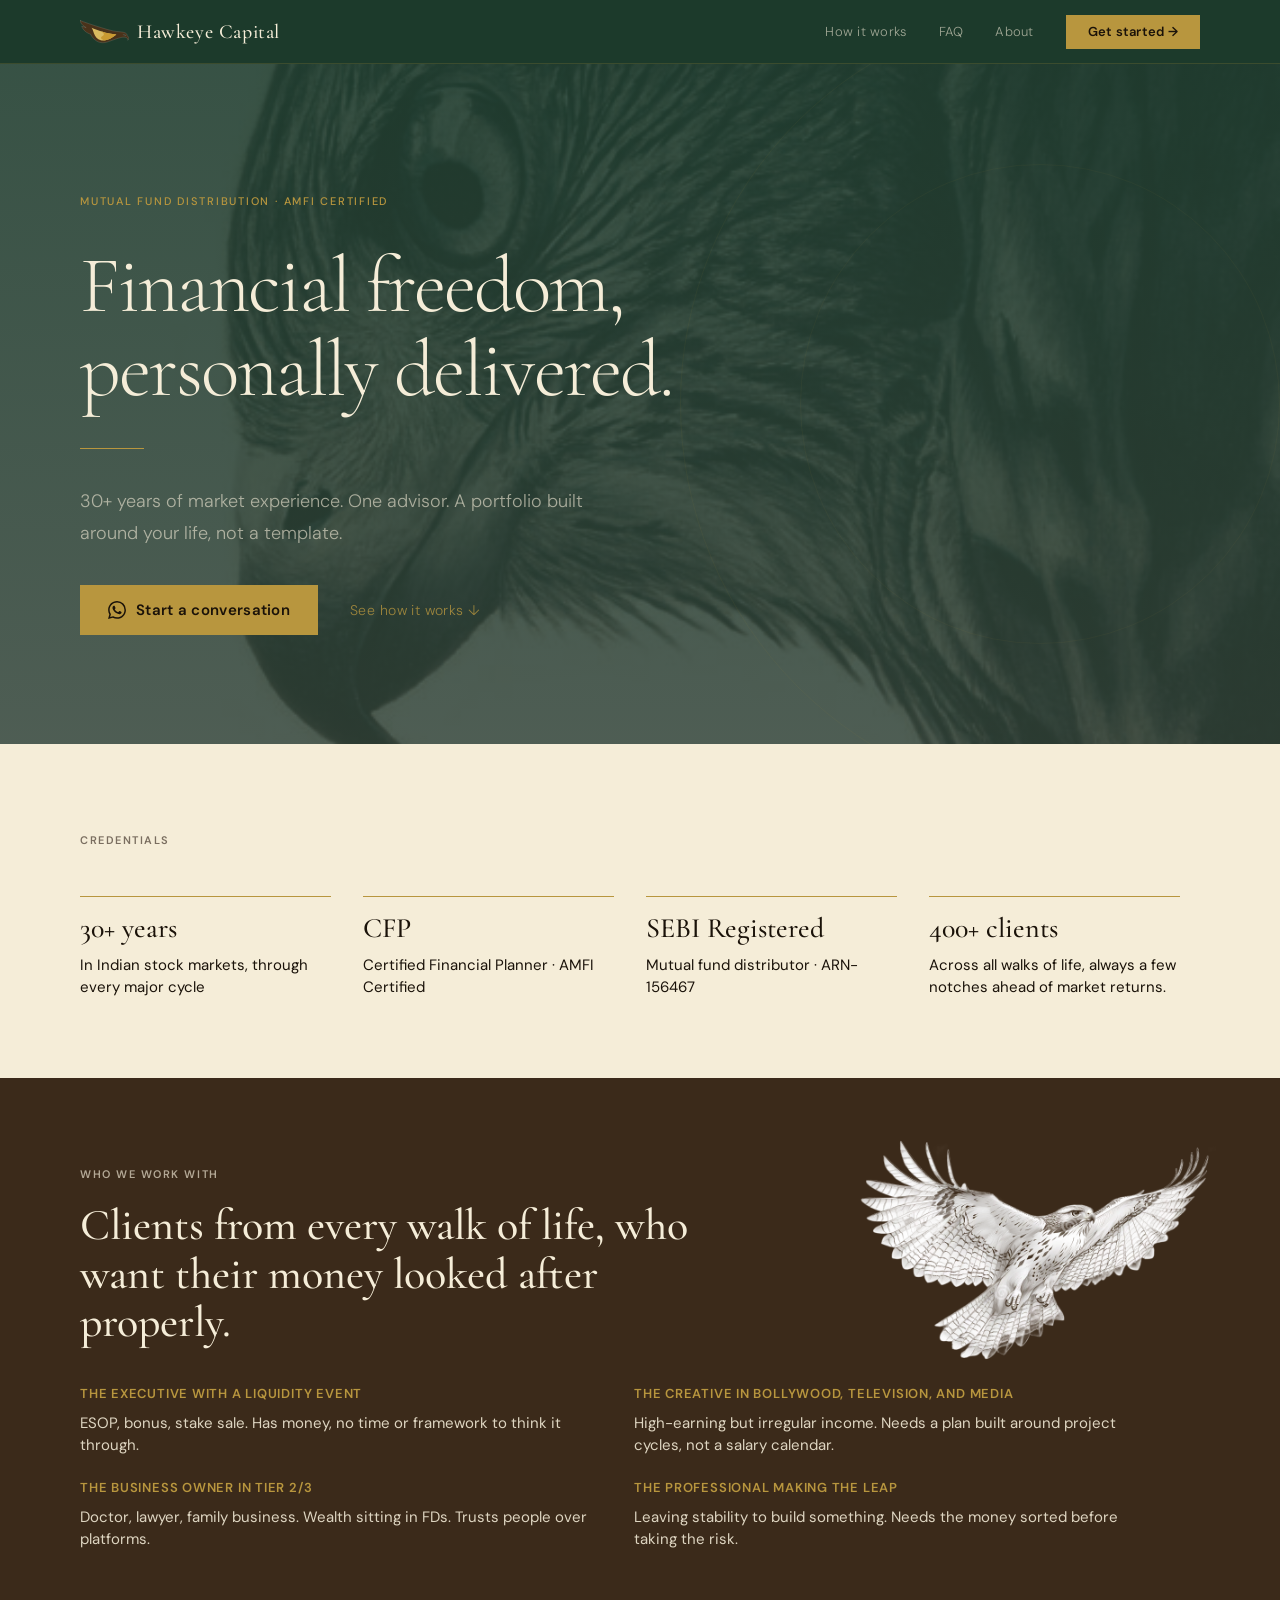
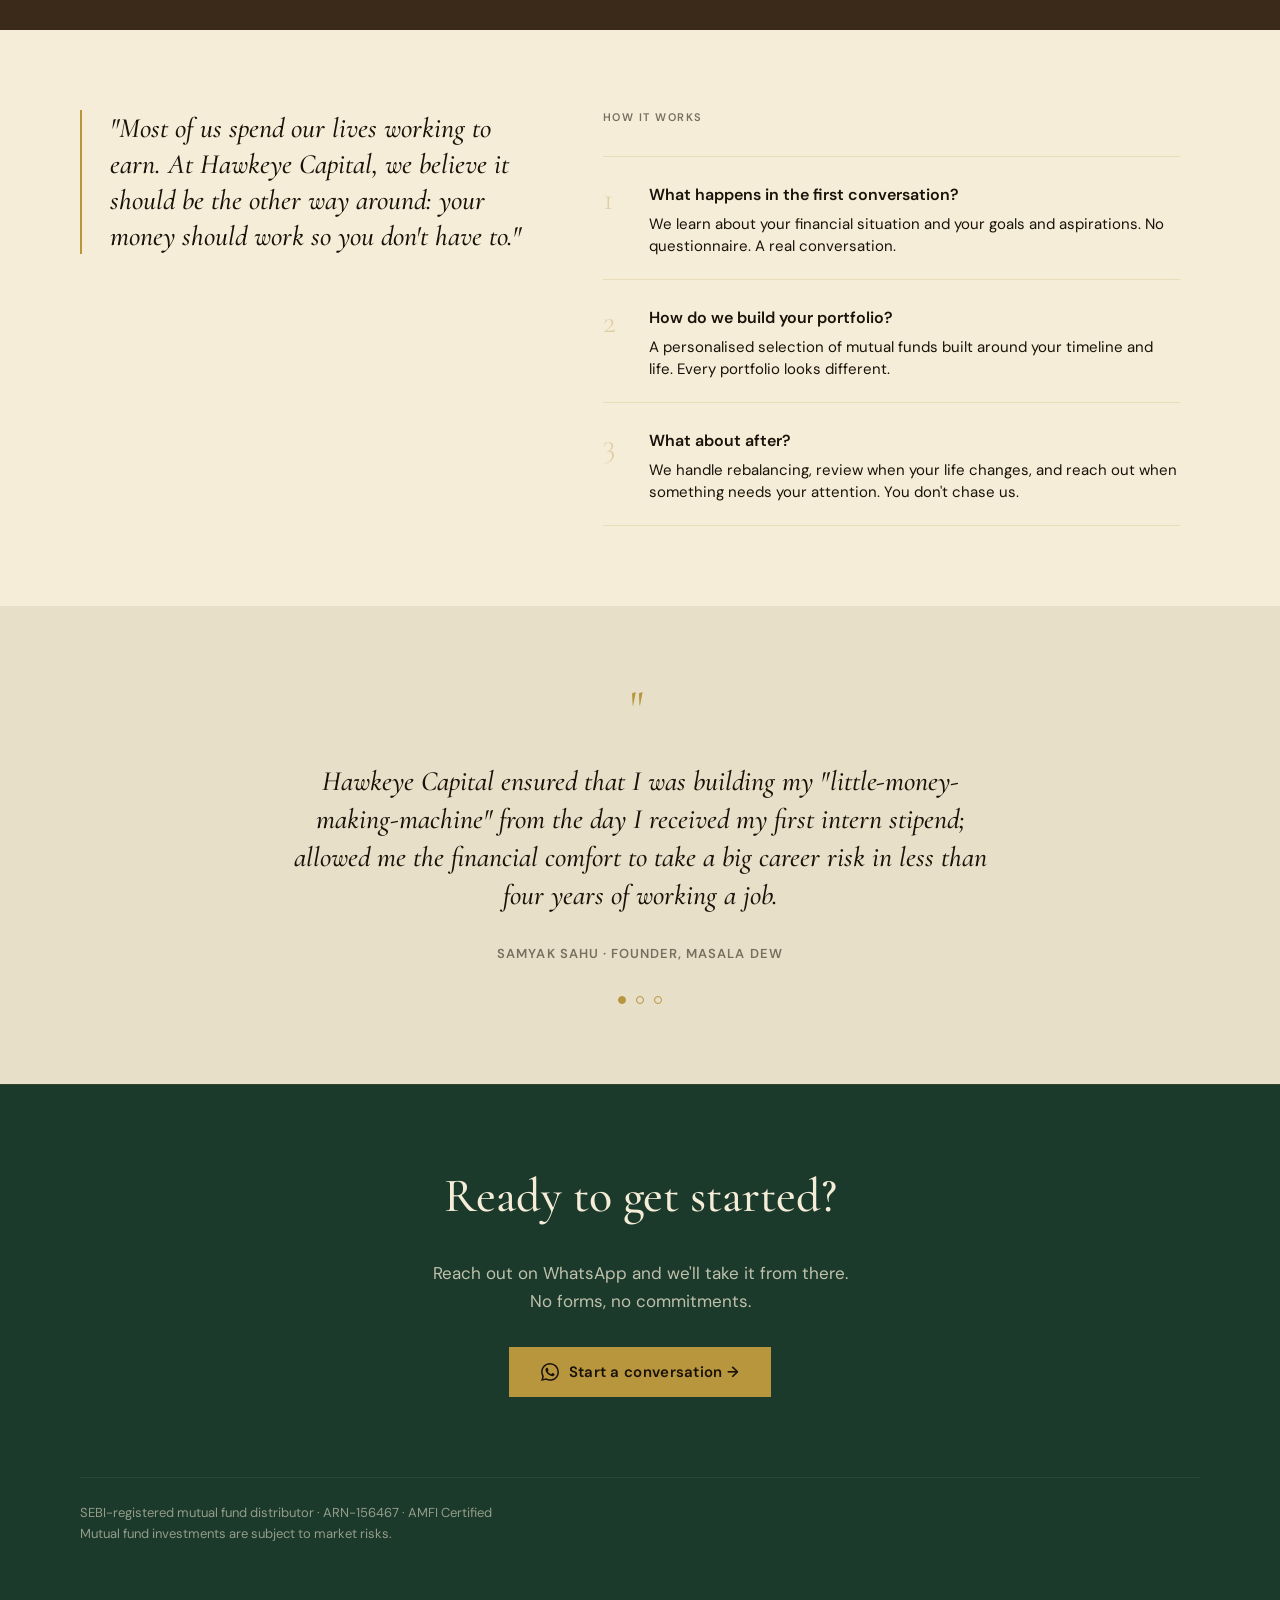
==== commit d7aa5b12: "Add restrained motion and testimonial carousel" ====
--- a/index.html
+++ b/index.html
@@ -11,6 +11,9 @@
       rel="stylesheet"
     />
     <link rel="stylesheet" href="/styles.css" />
+    <script>
+      document.documentElement.classList.add("js-motion");
+    </script>
     <meta name="description" content="SEBI-registered mutual fund distribution from an AMFI-certified advisor with 30+ years in Indian markets. Personally managed portfolios for executives, creatives, business owners, and NRIs." />
     <link rel="canonical" href="https://hawkeyecapital.in/" />
     <meta property="og:type" content="website" />
@@ -155,11 +158,11 @@
         </section>
 
         <!-- Credentials -->
-        <section class="credentials" id="credentials" aria-labelledby="cred-heading">
+        <section class="credentials" id="credentials" aria-labelledby="cred-heading" data-reveal>
           <div class="credentials-label-row">
             <h2 class="section-label" id="cred-heading">Credentials</h2>
           </div>
-          <div class="credentials-grid">
+          <div class="credentials-grid" data-reveal-stagger>
             <article class="tile">
               <div class="tile-kicker">30+ years</div>
               <p class="tile-body">
@@ -190,7 +193,7 @@
         </section>
 
         <!-- Who we work with -->
-        <section class="who" id="who-we-work-with" aria-labelledby="who-heading">
+        <section class="who" id="who-we-work-with" aria-labelledby="who-heading" data-reveal>
           <div class="hawk" aria-hidden="true"></div>
           <h2 class="section-label section-label--muted-light who-label" id="who-heading">
             Who we work with
@@ -198,7 +201,7 @@
           <p class="who-headline">
             Clients from every walk of life, who want their money looked after properly.
           </p>
-          <div class="who-grid">
+          <div class="who-grid" data-reveal-stagger>
             <article class="who-card">
               <p class="who-card-title">The executive with a liquidity event</p>
               <p class="who-card-body desktop-only">
@@ -235,7 +238,7 @@
         </section>
 
         <!-- Philosophy + How it works -->
-        <section class="philo">
+        <section class="philo" data-reveal>
           <div class="philo-inner">
             <div class="philo-quote" id="philosophy">
               <p>
@@ -245,7 +248,7 @@
             </div>
             <div class="how" id="how-it-works" aria-labelledby="how-heading">
               <h2 class="section-label" id="how-heading">How it works</h2>
-              <div class="how-list">
+              <div class="how-list" data-reveal-stagger>
                 <div class="how-row">
                   <span class="how-num">1</span>
                   <div class="how-copy">
@@ -282,20 +285,47 @@
         </section>
 
         <!-- Testimonial -->
-        <section class="quote-section" id="testimonials" aria-labelledby="quote-label">
+        <section class="quote-section" id="testimonials" aria-labelledby="quote-label" data-reveal>
           <span id="quote-label" class="visually-hidden">Client testimonial</span>
-          <span class="quote-mark quote-mark--d" aria-hidden="true">"</span>
-          <span class="quote-mark quote-mark--m" aria-hidden="true">"</span>
-          <blockquote class="quote-body">
-            Hawkeye Capital ensured that I was building my "little-money-making-machine" from the day I received my
-            first intern stipend; allowed me the financial comfort to take a big career risk in less than four years of
-            working a job.
-          </blockquote>
-          <p class="quote-by">SAMYAK SAHU · Founder, masala dew</p>
+          <div class="quote-carousel" data-testimonial-carousel>
+            <div class="quote-slides" aria-live="polite">
+              <article class="quote-slide is-active" data-testimonial-slide>
+                <span class="quote-mark quote-mark--d" aria-hidden="true">"</span>
+                <span class="quote-mark quote-mark--m" aria-hidden="true">"</span>
+                <blockquote class="quote-body">
+                  Hawkeye Capital ensured that I was building my "little-money-making-machine" from the day I received my
+                  first intern stipend; allowed me the financial comfort to take a big career risk in less than four years of
+                  working a job.
+                </blockquote>
+                <p class="quote-by">SAMYAK SAHU · Founder, masala dew</p>
+              </article>
+              <article class="quote-slide" data-testimonial-slide>
+                <span class="quote-mark quote-mark--d" aria-hidden="true">"</span>
+                <span class="quote-mark quote-mark--m" aria-hidden="true">"</span>
+                <blockquote class="quote-body">
+                  [Placeholder testimonial copy — replace with approved client quote.]
+                </blockquote>
+                <p class="quote-by">TESTIMONIAL PLACEHOLDER · PENDING APPROVAL</p>
+              </article>
+              <article class="quote-slide" data-testimonial-slide>
+                <span class="quote-mark quote-mark--d" aria-hidden="true">"</span>
+                <span class="quote-mark quote-mark--m" aria-hidden="true">"</span>
+                <blockquote class="quote-body">
+                  [Placeholder testimonial copy — replace with approved client quote.]
+                </blockquote>
+                <p class="quote-by">TESTIMONIAL PLACEHOLDER · PENDING APPROVAL</p>
+              </article>
+            </div>
+            <div class="quote-dots" data-testimonial-dots aria-label="Testimonial navigation">
+              <button class="quote-dot is-active" type="button" aria-label="Show testimonial 1" aria-current="true"></button>
+              <button class="quote-dot" type="button" aria-label="Show testimonial 2" aria-current="false"></button>
+              <button class="quote-dot" type="button" aria-label="Show testimonial 3" aria-current="false"></button>
+            </div>
+          </div>
         </section>
 
         <!-- CTA -->
-        <section class="cta" id="cta" aria-labelledby="cta-heading">
+        <section class="cta" id="cta" aria-labelledby="cta-heading" data-reveal>
           <h2 class="cta-title" id="cta-heading">Ready to get started?</h2>
           <p class="cta-lead">
             Reach out on WhatsApp and we&apos;ll take it from there. No forms, no commitments.
@@ -332,6 +362,69 @@
     </div>
     <script>
       window.va = window.va || function () { (window.vaq = window.vaq || []).push(arguments); };
+
+      if (document.documentElement.classList.contains("js-motion")) {
+        const revealItems = document.querySelectorAll("[data-reveal]");
+        const revealGroups = document.querySelectorAll("[data-reveal-stagger]");
+
+        if ("IntersectionObserver" in window) {
+          const revealObserver = new IntersectionObserver(
+            (entries, observer) => {
+              entries.forEach((entry) => {
+                if (!entry.isIntersecting) return;
+                entry.target.classList.add("is-visible");
+                observer.unobserve(entry.target);
+              });
+            },
+            { threshold: 0.14, rootMargin: "0px 0px -8%" }
+          );
+
+          revealItems.forEach((item) => revealObserver.observe(item));
+        } else {
+          revealItems.forEach((item) => item.classList.add("is-visible"));
+        }
+
+        revealGroups.forEach((group) => {
+          Array.from(group.children).forEach((child, index) => {
+            child.style.setProperty("--reveal-delay", `${index * 80}ms`);
+          });
+        });
+      }
+
+      const testimonialCarousel = document.querySelector("[data-testimonial-carousel]");
+      if (testimonialCarousel) {
+        const slides = Array.from(testimonialCarousel.querySelectorAll("[data-testimonial-slide]"));
+        const dots = Array.from(testimonialCarousel.querySelectorAll(".quote-dot"));
+        let activeIndex = 0;
+        let timer;
+
+        const showTestimonial = (index) => {
+          activeIndex = (index + slides.length) % slides.length;
+          slides.forEach((slide, slideIndex) => {
+            slide.classList.toggle("is-active", slideIndex === activeIndex);
+          });
+          dots.forEach((dot, dotIndex) => {
+            const isActive = dotIndex === activeIndex;
+            dot.classList.toggle("is-active", isActive);
+            dot.setAttribute("aria-current", isActive ? "true" : "false");
+          });
+        };
+
+        dots.forEach((dot, index) => dot.addEventListener("click", () => showTestimonial(index)));
+
+        if (slides.length > 1) {
+          const startTimer = () => {
+            window.clearInterval(timer);
+            timer = window.setInterval(() => showTestimonial(activeIndex + 1), 7000);
+          };
+          const stopTimer = () => window.clearInterval(timer);
+          testimonialCarousel.addEventListener("mouseenter", stopTimer);
+          testimonialCarousel.addEventListener("mouseleave", startTimer);
+          testimonialCarousel.addEventListener("focusin", stopTimer);
+          testimonialCarousel.addEventListener("focusout", startTimer);
+          startTimer();
+        }
+      }
     </script>
     <script defer src="/_vercel/insights/script.js"></script>
   </body>
--- a/styles.css
+++ b/styles.css
@@ -130,7 +130,7 @@
 }
 
 .nav--mobile .logo-img {
-  width: 38px;
+  width: 39px;
   height: 19px;
 }
 
@@ -143,8 +143,8 @@
 }
 
 .logo-img {
-  width: 56px;
-  height: 28px;
+  width: 49px;
+  height: 24px;
   flex-shrink: 0;
   object-fit: contain;
 }
@@ -171,15 +171,51 @@
 }
 
 .nav-link {
+  position: relative;
   font-size: 13px;
   font-weight: 300;
   letter-spacing: 0.02em;
   line-height: 16px;
   color: rgba(245, 237, 216, 0.6);
-}
-
-.nav-link:hover {
+  text-decoration: none;
+  transition: color 180ms ease;
+}
+
+.nav-link::after {
+  content: "";
+  position: absolute;
+  right: 0;
+  bottom: -7px;
+  left: 0;
+  height: 1px;
+  background: var(--gold);
+  transform: scaleX(0);
+  transform-origin: right center;
+  transition: transform 220ms cubic-bezier(0.22, 1, 0.36, 1);
+}
+
+.nav-link:hover,
+.nav-link:focus-visible {
   color: var(--cream);
+  text-decoration: none;
+}
+
+.nav-link:hover::after,
+.nav-link:focus-visible::after {
+  transform: scaleX(1);
+  transform-origin: left center;
+}
+
+.nav-link:focus-visible {
+  outline: 1px solid rgba(184, 150, 62, 0.8);
+  outline-offset: 5px;
+}
+
+@media (prefers-reduced-motion: reduce) {
+  .nav-link,
+  .nav-link::after {
+    transition: none;
+  }
 }
 
 .nav-details summary {
@@ -390,6 +426,87 @@
   text-decoration: none;
 }
 
+/* Motion: restrained editorial entrances */
+@keyframes hero-rise {
+  from {
+    opacity: 0;
+    transform: translateY(14px);
+  }
+  to {
+    opacity: 1;
+    transform: translateY(0);
+  }
+}
+
+@keyframes hero-rule-draw {
+  from {
+    opacity: 0;
+    transform: scaleX(0);
+    transform-origin: left center;
+  }
+  to {
+    opacity: 1;
+    transform: scaleX(1);
+    transform-origin: left center;
+  }
+}
+
+.js-motion .hero-inner > * {
+  opacity: 0;
+  animation: hero-rise 650ms cubic-bezier(0.22, 1, 0.36, 1) forwards;
+}
+
+.js-motion .hero-inner > :nth-child(1) { animation-delay: 80ms; }
+.js-motion .hero-inner > :nth-child(2) { animation-delay: 160ms; }
+.js-motion .hero-inner > :nth-child(3) {
+  animation-name: hero-rule-draw;
+  animation-duration: 520ms;
+  animation-delay: 260ms;
+  animation-timing-function: cubic-bezier(0.22, 1, 0.36, 1);
+}
+.js-motion .hero-inner > :nth-child(4) { animation-delay: 340ms; }
+.js-motion .hero-inner > :nth-child(5) { animation-delay: 420ms; }
+.js-motion .hero-inner > :nth-child(6) { animation-delay: 500ms; }
+
+.js-motion [data-reveal] {
+  opacity: 0;
+  transform: translateY(18px);
+  transition:
+    opacity 650ms cubic-bezier(0.22, 1, 0.36, 1),
+    transform 650ms cubic-bezier(0.22, 1, 0.36, 1);
+}
+
+.js-motion [data-reveal].is-visible {
+  opacity: 1;
+  transform: translateY(0);
+}
+
+.js-motion [data-reveal-stagger] > * {
+  opacity: 0;
+  transform: translateY(12px);
+  transition:
+    opacity 550ms cubic-bezier(0.22, 1, 0.36, 1),
+    transform 550ms cubic-bezier(0.22, 1, 0.36, 1);
+  transition-delay: var(--reveal-delay, 0ms);
+}
+
+.js-motion [data-reveal].is-visible [data-reveal-stagger] > *,
+.js-motion [data-reveal-stagger].is-visible > * {
+  opacity: 1;
+  transform: translateY(0);
+}
+
+@media (prefers-reduced-motion: reduce) {
+  .js-motion .hero-inner > *,
+  .js-motion [data-reveal],
+  .js-motion [data-reveal-stagger] > * {
+    opacity: 1;
+    transform: none;
+    animation: none;
+    transition: none;
+  }
+}
+
 .section-label {
   font-size: 11px;
   font-weight: 600;
@@ -618,9 +735,78 @@
   display: flex;
   flex-direction: column;
   align-items: center;
-  gap: 32px;
   padding: 80px var(--pad-d);
   background: var(--cream-dark);
+}
+
+.quote-carousel {
+  width: 100%;
+  max-width: 820px;
+  display: flex;
+  flex-direction: column;
+  align-items: center;
+  gap: 34px;
+}
+
+.quote-slides {
+  width: 100%;
+  display: grid;
+}
+
+.quote-slide {
+  grid-area: 1 / 1;
+  width: 100%;
+  display: flex;
+  flex-direction: column;
+  align-items: center;
+  gap: 32px;
+  opacity: 0;
+  visibility: hidden;
+  transform: translateY(8px);
+  transition:
+    opacity 420ms ease,
+    transform 420ms ease,
+    visibility 0s linear 420ms;
+}
+
+.quote-slide.is-active {
+  opacity: 1;
+  visibility: visible;
+  transform: translateY(0);
+  transition-delay: 0s;
+}
+
+.quote-dots {
+  display: flex;
+  align-items: center;
+  justify-content: center;
+  gap: 10px;
+}
+
+.quote-dot {
+  width: 8px;
+  height: 8px;
+  padding: 0;
+  border: 1px solid var(--gold);
+  border-radius: 50%;
+  background: transparent;
+  cursor: pointer;
+  transition: transform 180ms ease, background-color 180ms ease;
+}
+
+.quote-dot:hover,
+.quote-dot:focus-visible,
+.quote-dot.is-active {
+  background: var(--gold);
+}
+
+.quote-dot:focus-visible {
+  outline: 1px solid var(--gold);
+  outline-offset: 4px;
+}
+
+.quote-dot:hover {
+  transform: scale(1.25);
 }
 
 .quote-mark {
@@ -653,6 +839,13 @@
   text-transform: uppercase;
   text-align: center;
   color: var(--muted);
+}
+
+@media (prefers-reduced-motion: reduce) {
+  .quote-slide,
+  .quote-dot {
+    transition: none;
+  }
 }
 
 /* CTA */
@@ -769,7 +962,12 @@
   }
 
   .hawk {
-    display: none;
+    display: block;
+    top: 28px;
+    right: -142px;
+    width: 390px;
+    height: 282px;
+    opacity: 0.2;
   }
 
   .hero {
@@ -1516,7 +1714,7 @@
 
   .faq-hero {
     gap: 24px;
-    margin-bottom: 0;
+    margin-bottom: 48px;
   }
 
   .faq-title {
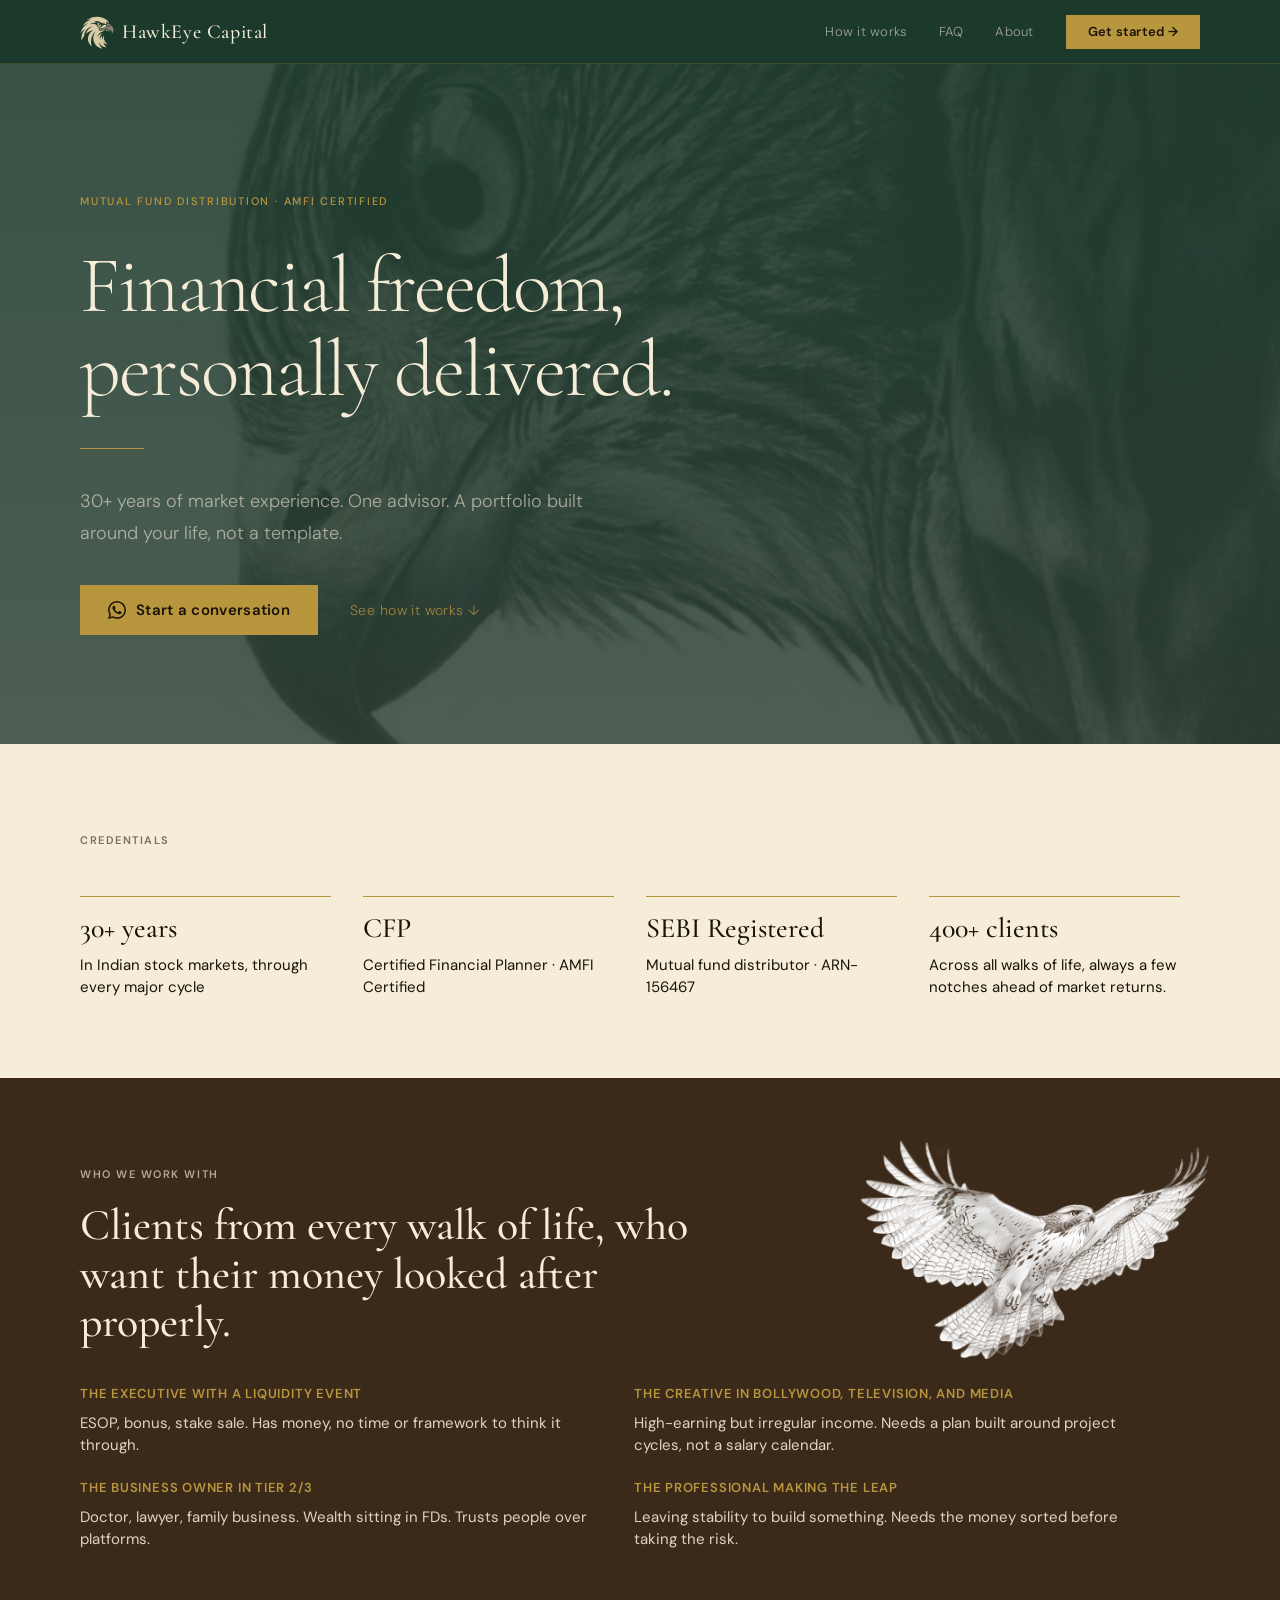
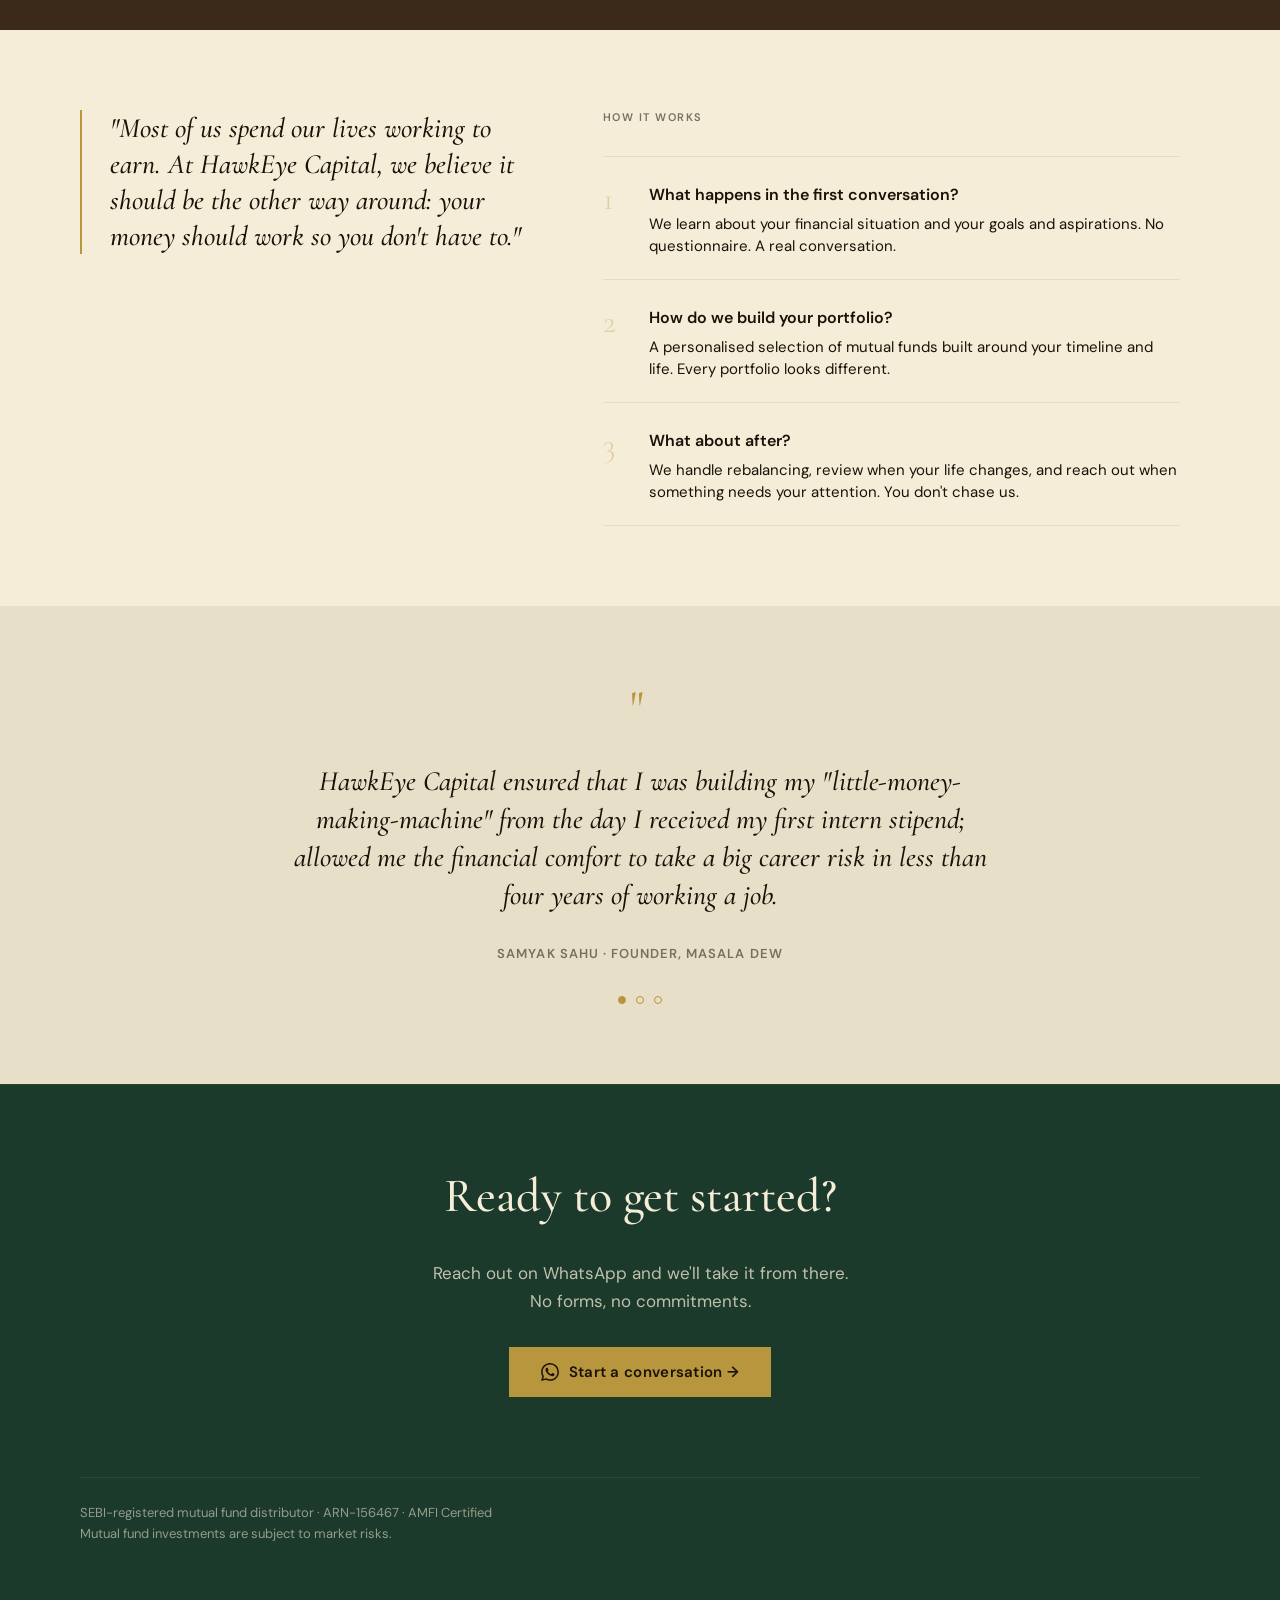
==== commit 00c8272d: "Replace nav logo with cropped two-tone hawk head; hide testimonial; HawkEye casing; WhatsApp prefill" ====
--- a/index.html
+++ b/index.html
@@ -3,7 +3,7 @@
   <head>
     <meta charset="utf-8" />
     <meta name="viewport" content="width=device-width, initial-scale=1" />
-    <title>Hawkeye Capital — Mutual Fund Distribution</title>
+    <title>HawkEye Capital — Mutual Fund Distribution</title>
     <link rel="preconnect" href="https://fonts.googleapis.com" />
     <link rel="preconnect" href="https://fonts.gstatic.com" crossorigin />
     <link
@@ -11,27 +11,29 @@
       rel="stylesheet"
     />
     <link rel="stylesheet" href="/styles.css" />
+    <link rel="icon" type="image/svg+xml" href="/assets/hawkeye-capital-logo.svg" />
+    <link rel="apple-touch-icon" href="/assets/hawkeye-capital-logo.svg" />
     <script>
       document.documentElement.classList.add("js-motion");
     </script>
     <meta name="description" content="SEBI-registered mutual fund distribution from an AMFI-certified advisor with 30+ years in Indian markets. Personally managed portfolios for executives, creatives, business owners, and NRIs." />
     <link rel="canonical" href="https://hawkeyecapital.in/" />
     <meta property="og:type" content="website" />
-    <meta property="og:site_name" content="Hawkeye Capital" />
+    <meta property="og:site_name" content="HawkEye Capital" />
     <meta property="og:url" content="https://hawkeyecapital.in/" />
-    <meta property="og:title" content="Hawkeye Capital — Mutual Fund Distribution" />
+    <meta property="og:title" content="HawkEye Capital — Mutual Fund Distribution" />
     <meta property="og:description" content="SEBI-registered mutual fund distribution from an AMFI-certified advisor with 30+ years in Indian markets. Personally managed portfolios for executives, creatives, business owners, and NRIs." />
     <meta property="og:image" content="https://hawkeyecapital.in/assets/rajesh-hawk-sketch.png" />
-    <meta property="og:image:alt" content="Hawkeye Capital — Rajesh Sahu" />
+    <meta property="og:image:alt" content="HawkEye Capital — Rajesh Sahu" />
     <meta name="twitter:card" content="summary_large_image" />
-    <meta name="twitter:title" content="Hawkeye Capital — Mutual Fund Distribution" />
+    <meta name="twitter:title" content="HawkEye Capital — Mutual Fund Distribution" />
     <meta name="twitter:description" content="SEBI-registered mutual fund distribution from an AMFI-certified advisor with 30+ years in Indian markets." />
     <meta name="twitter:image" content="https://hawkeyecapital.in/assets/rajesh-hawk-sketch.png" />
     <script type="application/ld+json">
     {
       "@context": "https://schema.org",
       "@type": "FinancialService",
-      "name": "Hawkeye Capital",
+      "name": "HawkEye Capital",
       "url": "https://hawkeyecapital.in/",
       "logo": "https://hawkeyecapital.in/assets/hawkeye-capital-logo.svg",
       "image": "https://hawkeyecapital.in/assets/rajesh-hawk-sketch.png",
@@ -66,8 +68,8 @@
       <!-- Desktop nav (Paper 29-0 · node 4L-0) -->
       <header class="nav" aria-label="Primary">
         <a class="brand" href="/">
-          <img class="logo-img" src="/assets/hawkeye-capital-logo.svg" alt="Hawkeye Capital logo" />
-          <span class="wordmark">Hawkeye Capital</span>
+          <img class="logo-img" src="/assets/hawkeye-capital-logo.svg" alt="HawkEye Capital logo" />
+          <span class="wordmark">HawkEye Capital</span>
         </a>
         <nav class="nav-links" aria-label="Site">
           <a class="nav-link" href="#how-it-works">How it works</a>
@@ -75,7 +77,7 @@
           <a class="nav-link" href="/about/">About</a>
           <a
             class="btn-gold btn-gold--nav"
-            href="https://wa.me/919540134700"
+            href="https://wa.me/919540134700?text=Hi%2C%20I%27m%20interested%20to%20know%20more%20about%20how%20HawkEye%20Capital%20can%20help%20me%20achieve%20my%20financial%20goals."
             rel="noopener noreferrer"
             >Get started →</a
           >
@@ -85,13 +87,13 @@
       <!-- Mobile nav (Paper 28-0 · node 79-0) -->
       <header class="nav--mobile" aria-label="Primary">
         <a class="brand" href="/">
-          <img class="logo-img" src="/assets/hawkeye-capital-logo.svg" alt="Hawkeye Capital logo" />
-          <span class="wordmark">Hawkeye Capital</span>
+          <img class="logo-img" src="/assets/hawkeye-capital-logo.svg" alt="HawkEye Capital logo" />
+          <span class="wordmark">HawkEye Capital</span>
         </a>
         <div class="nav-mobile-right">
           <a
             class="btn-gold btn-gold--nav-m"
-            href="https://wa.me/919540134700"
+            href="https://wa.me/919540134700?text=Hi%2C%20I%27m%20interested%20to%20know%20more%20about%20how%20HawkEye%20Capital%20can%20help%20me%20achieve%20my%20financial%20goals."
             rel="noopener noreferrer"
             >Get started →</a
           >
@@ -133,7 +135,7 @@
             <div class="hero-cta-row">
               <a
                 class="btn-gold btn-gold--hero"
-                href="https://wa.me/919540134700"
+                href="https://wa.me/919540134700?text=Hi%2C%20I%27m%20interested%20to%20know%20more%20about%20how%20HawkEye%20Capital%20can%20help%20me%20achieve%20my%20financial%20goals."
                 rel="noopener noreferrer"
               >
                 <svg
@@ -242,7 +244,7 @@
           <div class="philo-inner">
             <div class="philo-quote" id="philosophy">
               <p>
-                "Most of us spend our lives working to earn. At Hawkeye Capital, we believe it should be the other way
+                "Most of us spend our lives working to earn. At HawkEye Capital, we believe it should be the other way
                 around: your money should work so you don't have to."
               </p>
             </div>
@@ -284,8 +286,8 @@
           </div>
         </section>
 
-        <!-- Testimonial -->
-        <section class="quote-section" id="testimonials" aria-labelledby="quote-label" data-reveal>
+        <!-- Testimonial (hidden for launch — re-enable when more client quotes are approved) -->
+        <section class="quote-section" id="testimonials" aria-labelledby="quote-label" data-reveal hidden>
           <span id="quote-label" class="visually-hidden">Client testimonial</span>
           <div class="quote-carousel" data-testimonial-carousel>
             <div class="quote-slides" aria-live="polite">
@@ -293,7 +295,7 @@
                 <span class="quote-mark quote-mark--d" aria-hidden="true">"</span>
                 <span class="quote-mark quote-mark--m" aria-hidden="true">"</span>
                 <blockquote class="quote-body">
-                  Hawkeye Capital ensured that I was building my "little-money-making-machine" from the day I received my
+                  HawkEye Capital ensured that I was building my "little-money-making-machine" from the day I received my
                   first intern stipend; allowed me the financial comfort to take a big career risk in less than four years of
                   working a job.
                 </blockquote>
@@ -332,7 +334,7 @@
           </p>
           <a
             class="btn-gold btn-gold--footer"
-            href="https://wa.me/919540134700"
+            href="https://wa.me/919540134700?text=Hi%2C%20I%27m%20interested%20to%20know%20more%20about%20how%20HawkEye%20Capital%20can%20help%20me%20achieve%20my%20financial%20goals."
             rel="noopener noreferrer"
           >
             <svg
@@ -412,7 +414,8 @@
 
         dots.forEach((dot, index) => dot.addEventListener("click", () => showTestimonial(index)));
 
-        if (slides.length > 1) {
+        const reducedMotion = window.matchMedia("(prefers-reduced-motion: reduce)").matches;
+        if (slides.length > 1 && !reducedMotion) {
           const startTimer = () => {
             window.clearInterval(timer);
             timer = window.setInterval(() => showTestimonial(activeIndex + 1), 7000);
--- a/styles.css
+++ b/styles.css
@@ -1,4 +1,4 @@
-/* Hawkeye Capital landing — Paper hawkeyecapital.in · Desktop 29-0 / Mobile 28-0 */
+/* HawkEye Capital landing — Paper hawkeyecapital.in · Desktop 29-0 / Mobile 28-0 */
 
 :root {
   --cream: #f5edd8;
@@ -130,8 +130,8 @@
 }
 
 .nav--mobile .logo-img {
-  width: 39px;
-  height: 19px;
+  width: 28px;
+  height: 28px;
 }
 
 .nav-mobile-right {
@@ -143,8 +143,8 @@
 }
 
 .logo-img {
-  width: 49px;
-  height: 24px;
+  width: 34px;
+  height: 34px;
   flex-shrink: 0;
   object-fit: contain;
 }
